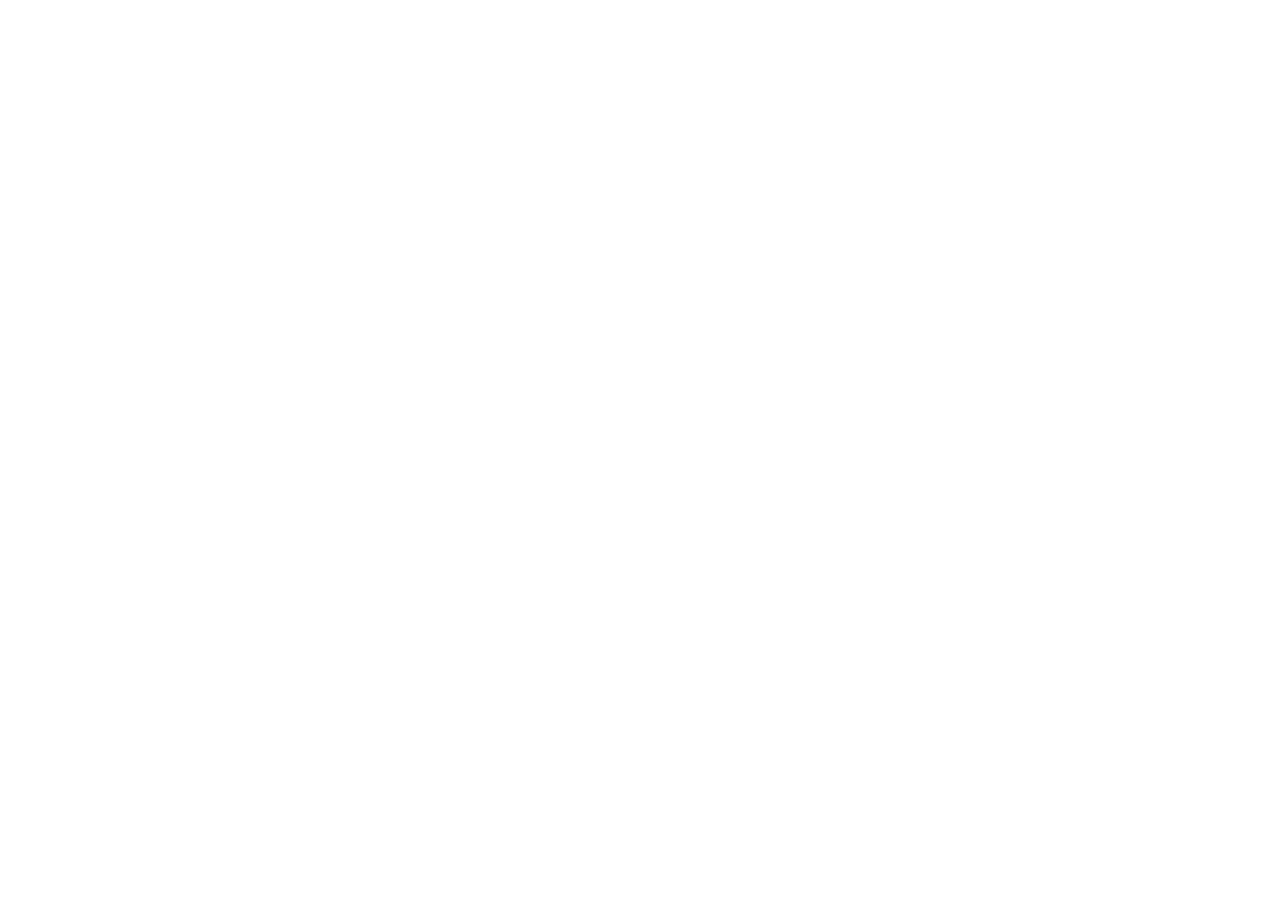
==== index.html @ 996f5b1f "Add files via upload" ====
<!DOCTYPE html>
<html lang="en">
<head>
  <meta charset="UTF-8">
  <meta http-equiv="X-UA-Compatible" content="IE=edge">
  <meta name="viewport" content="width=device-width, initial-scale=1.0">
  <title>Document</title>
  <link rel="stylesheet" href="./style.css">
  <script src="https://code.jquery.com/jquery-3.6.0.min.js"></script>
</head>
<body>
  
  <script src="./script.js"></script>
</body>
</html>
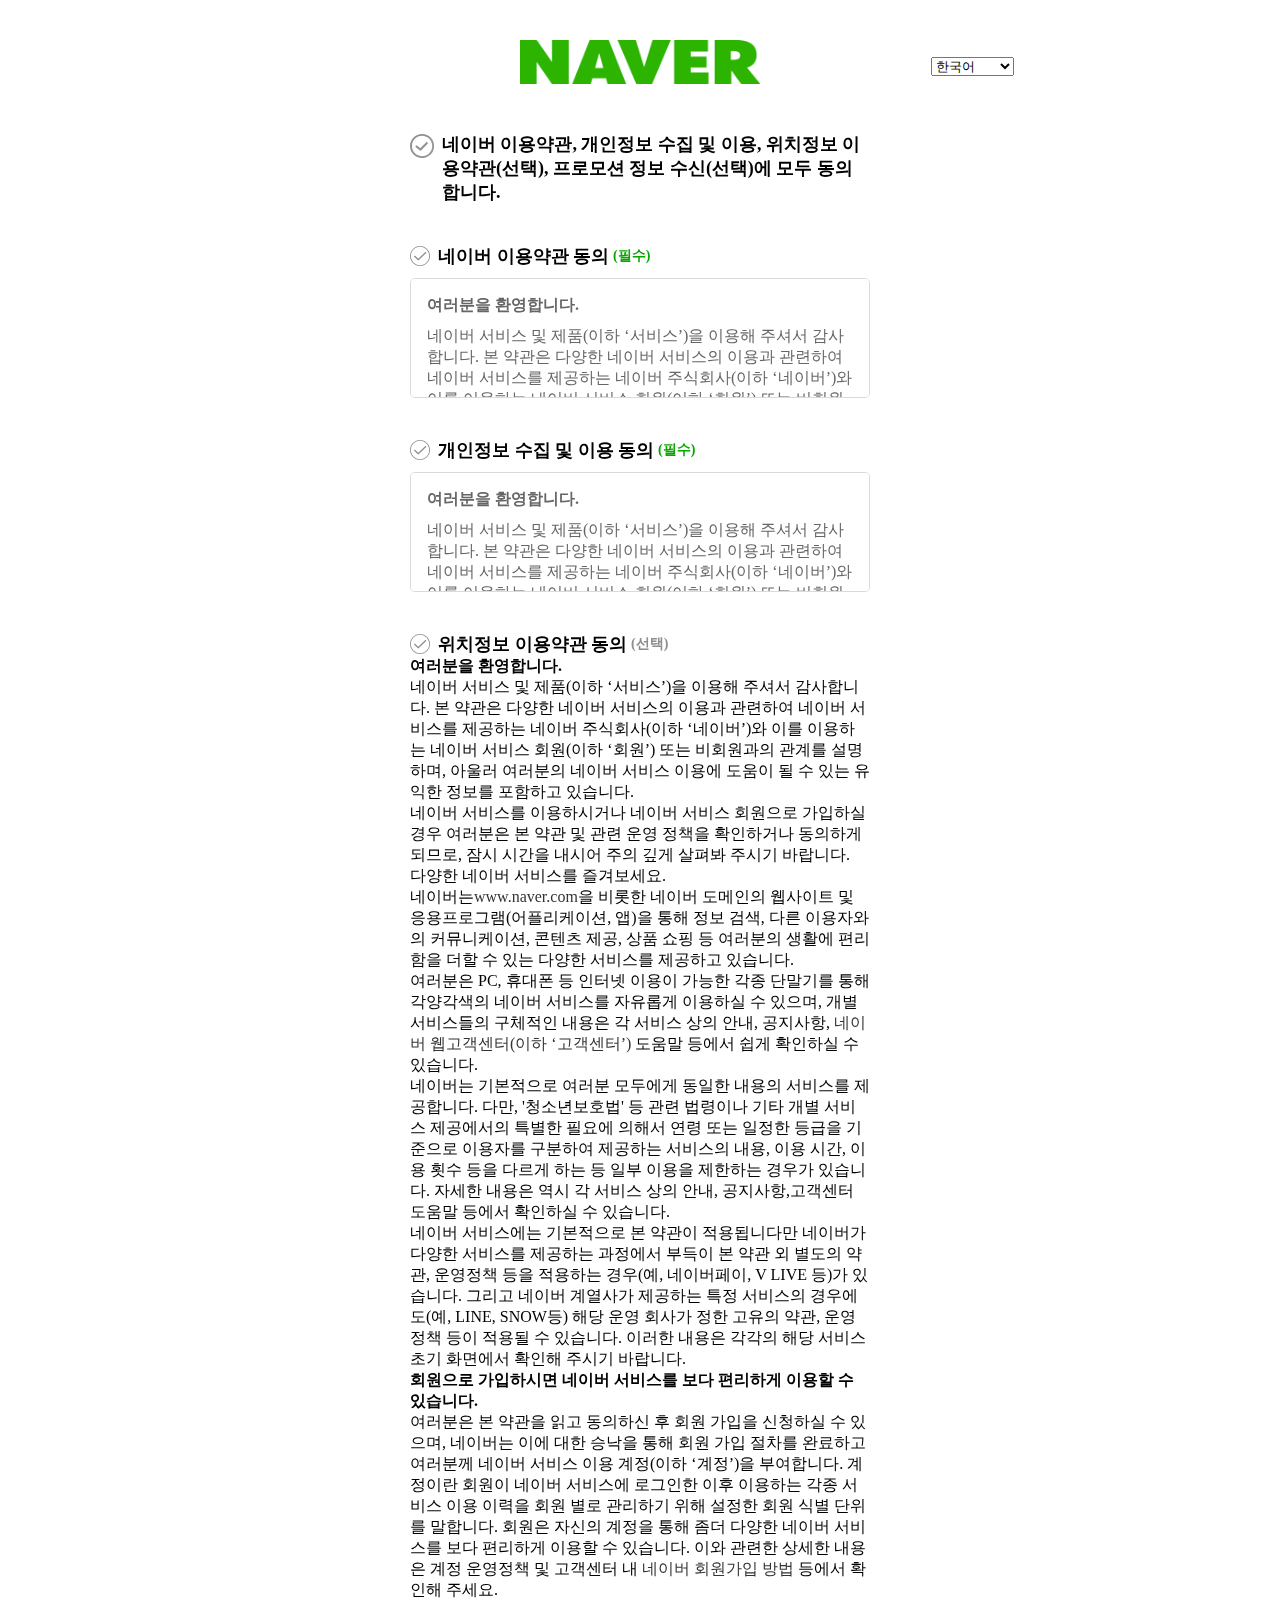
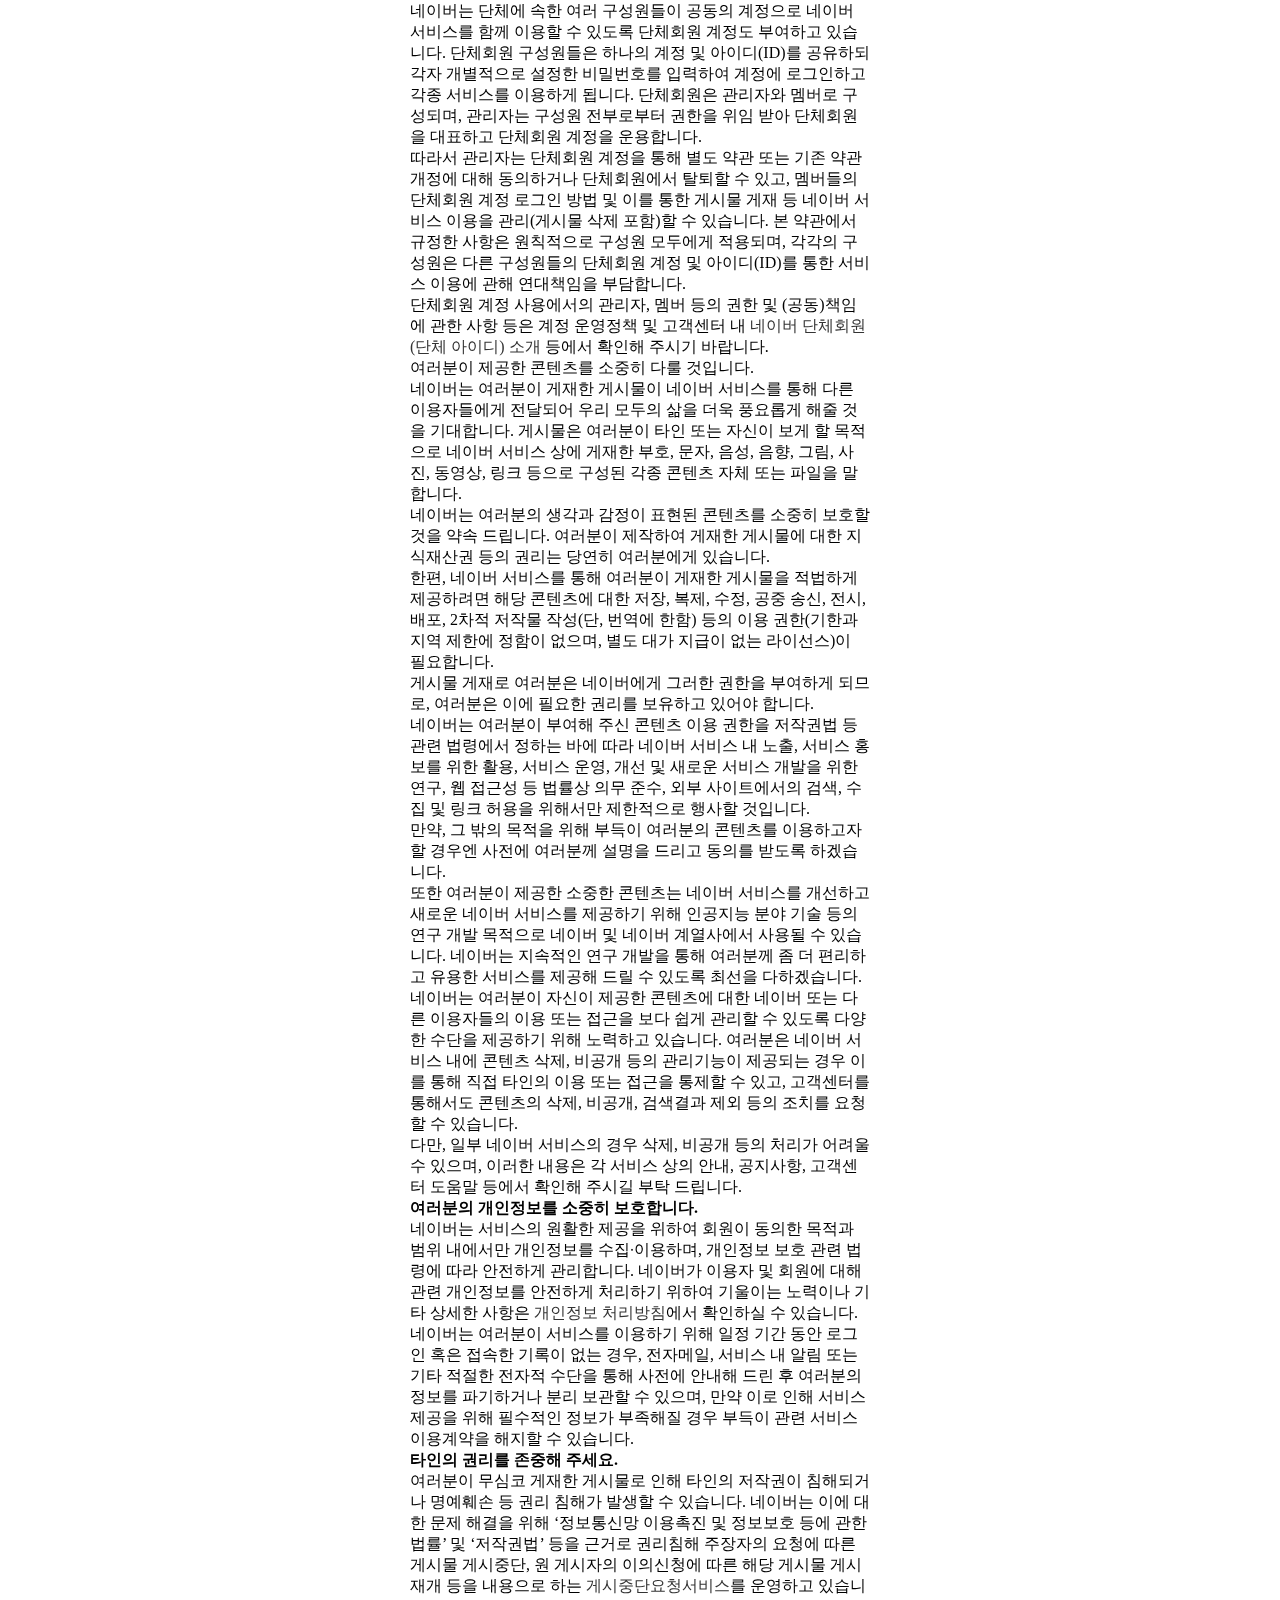
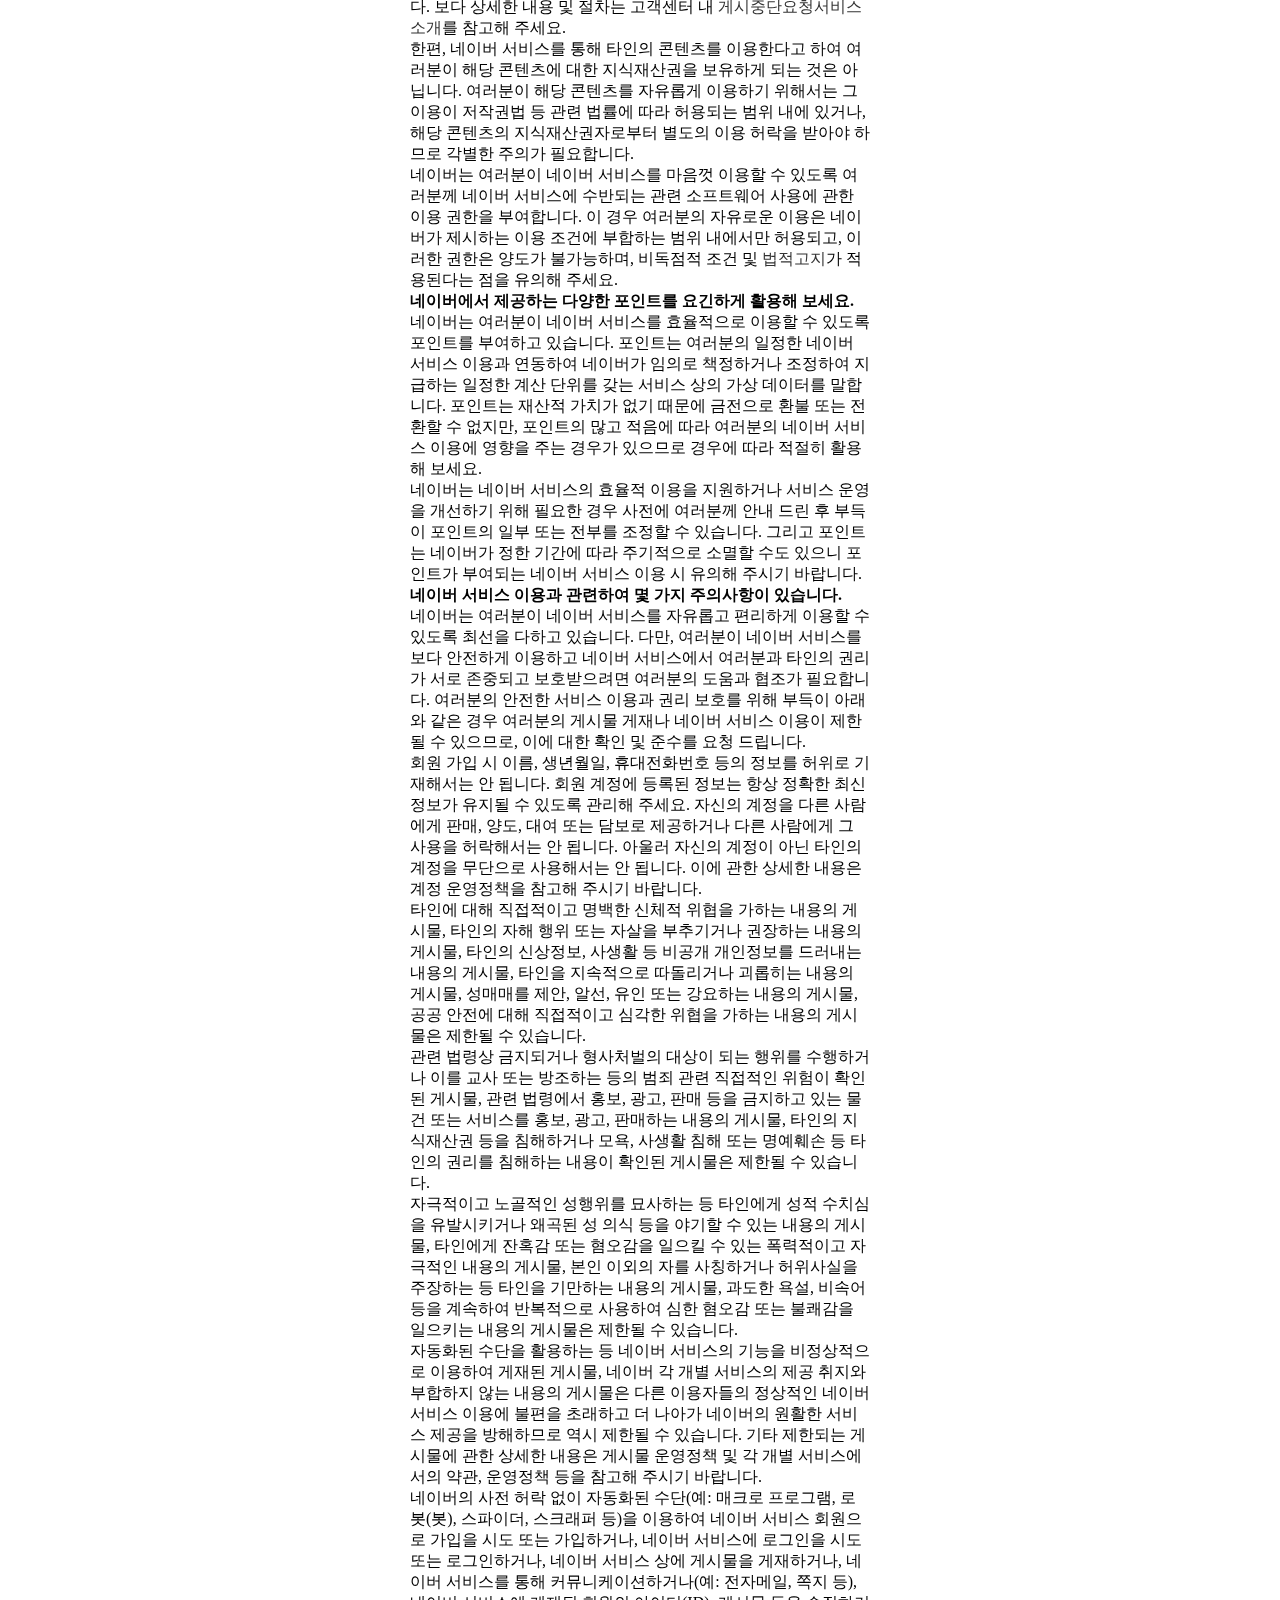
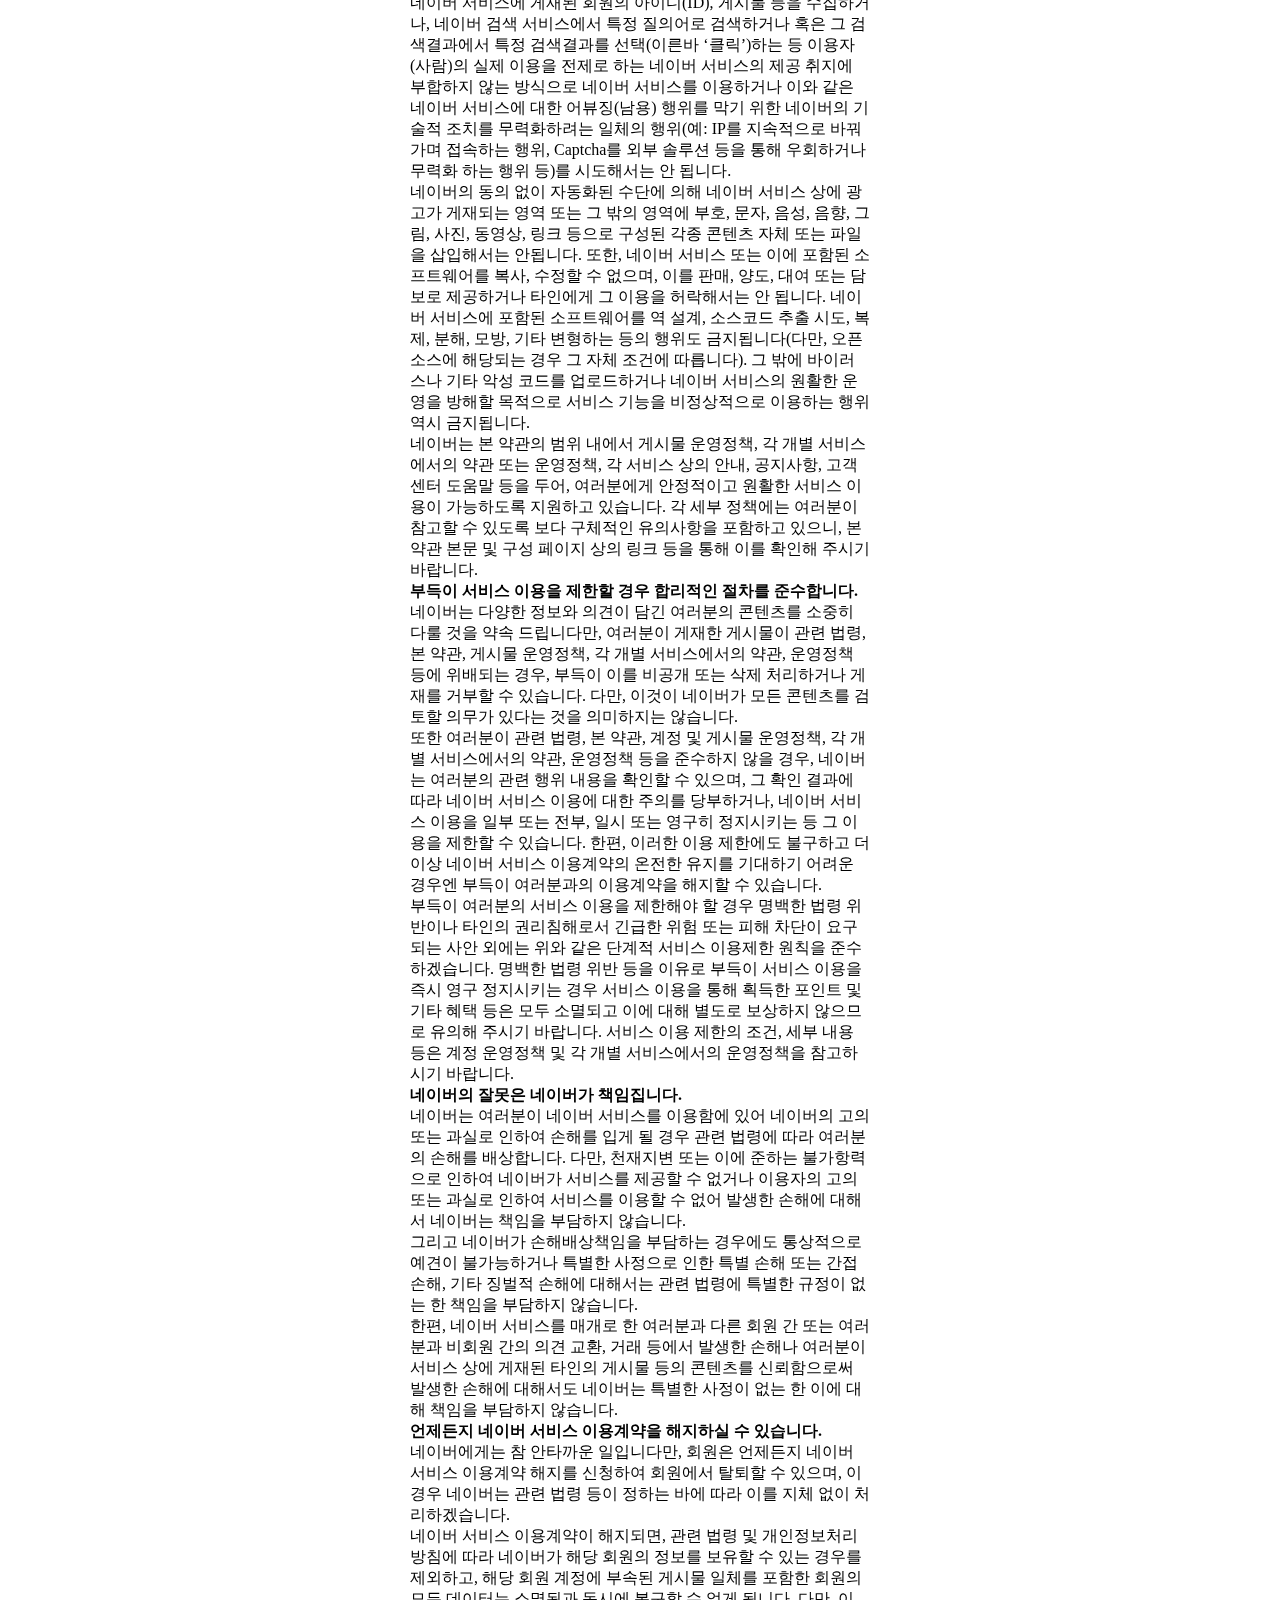
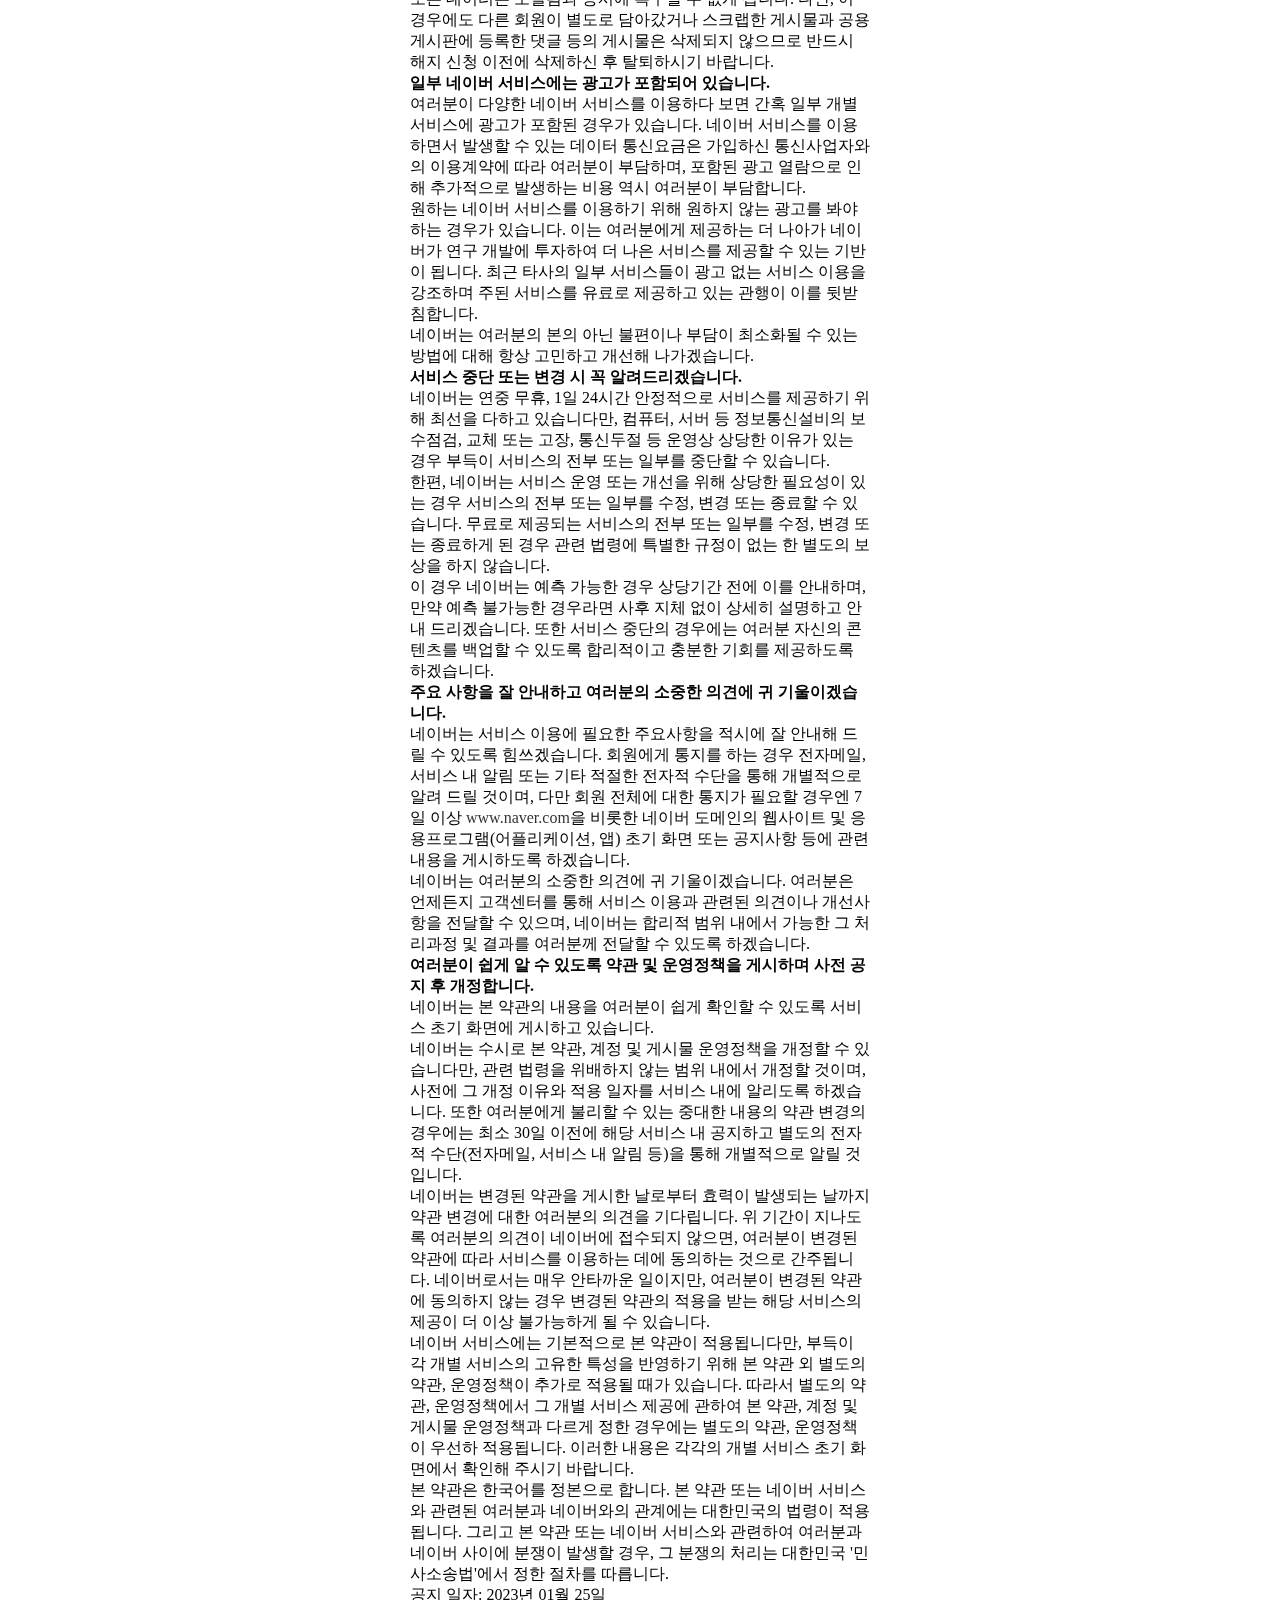
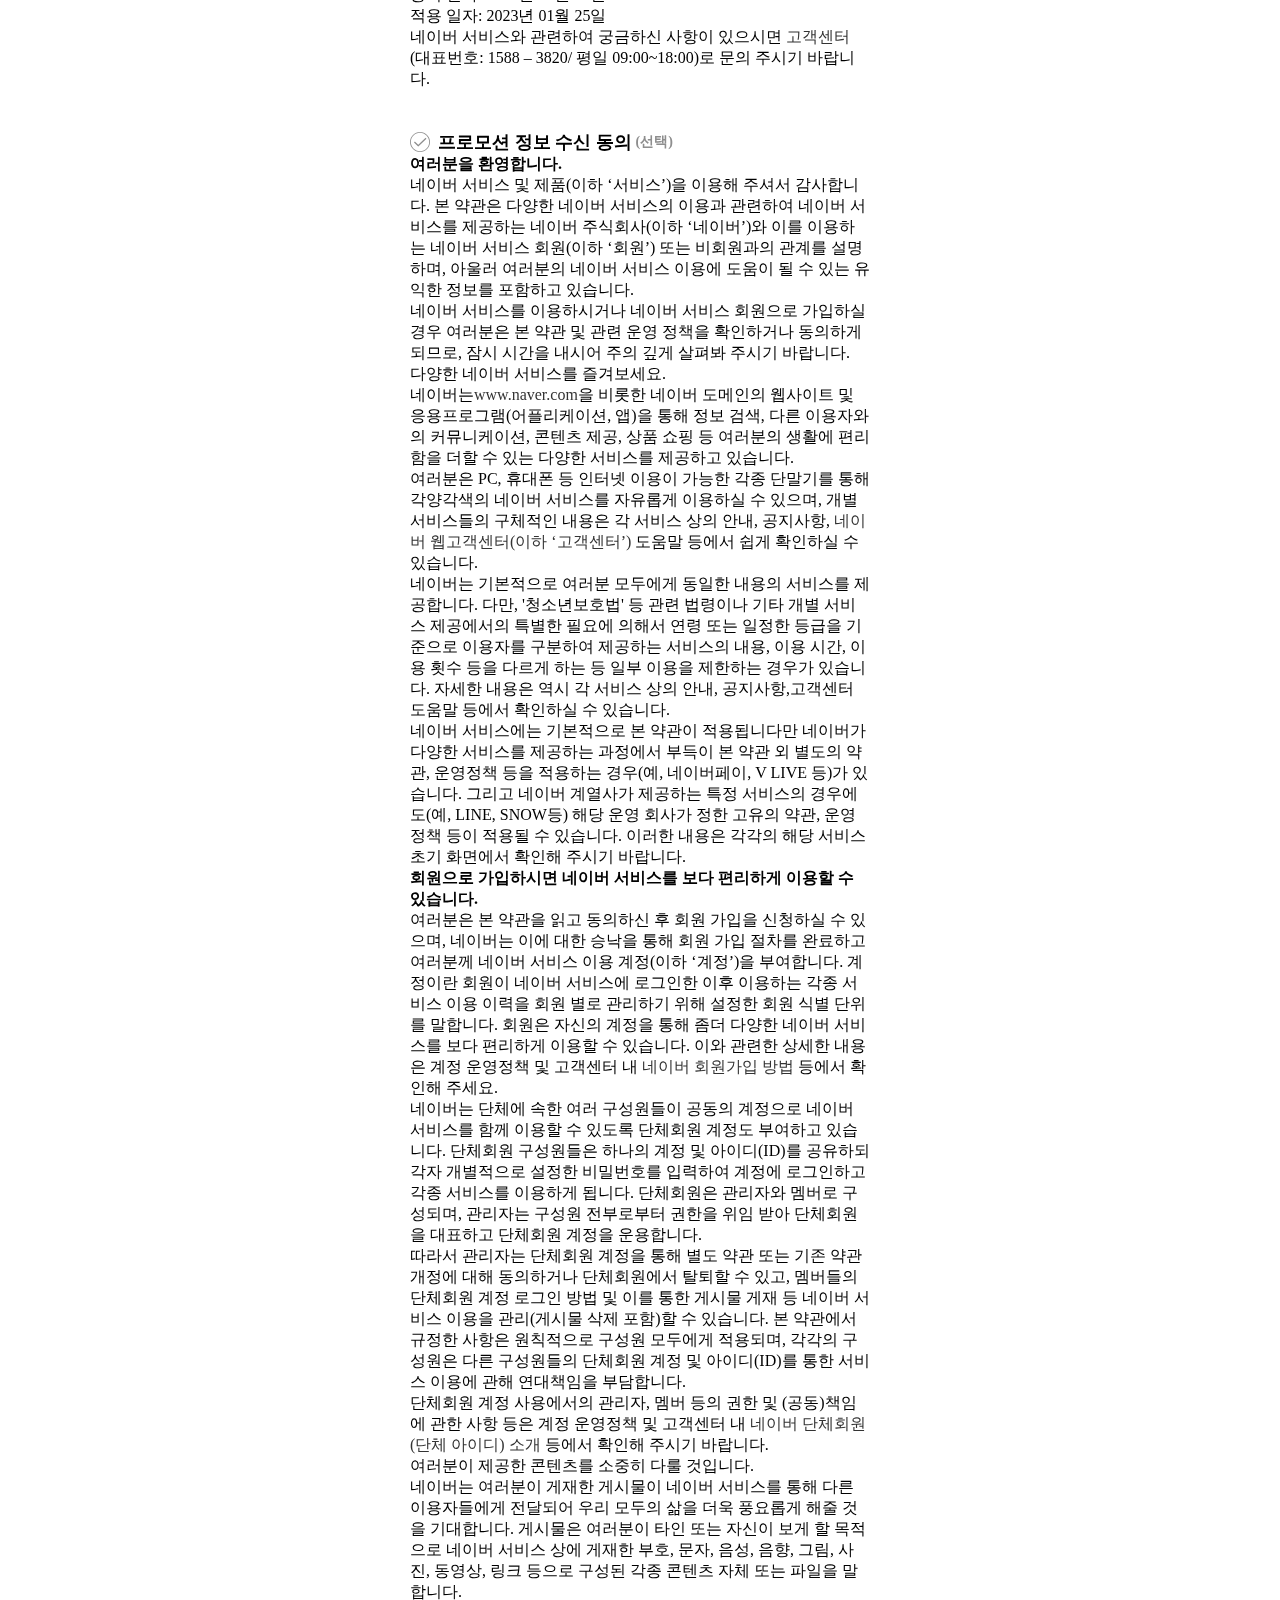
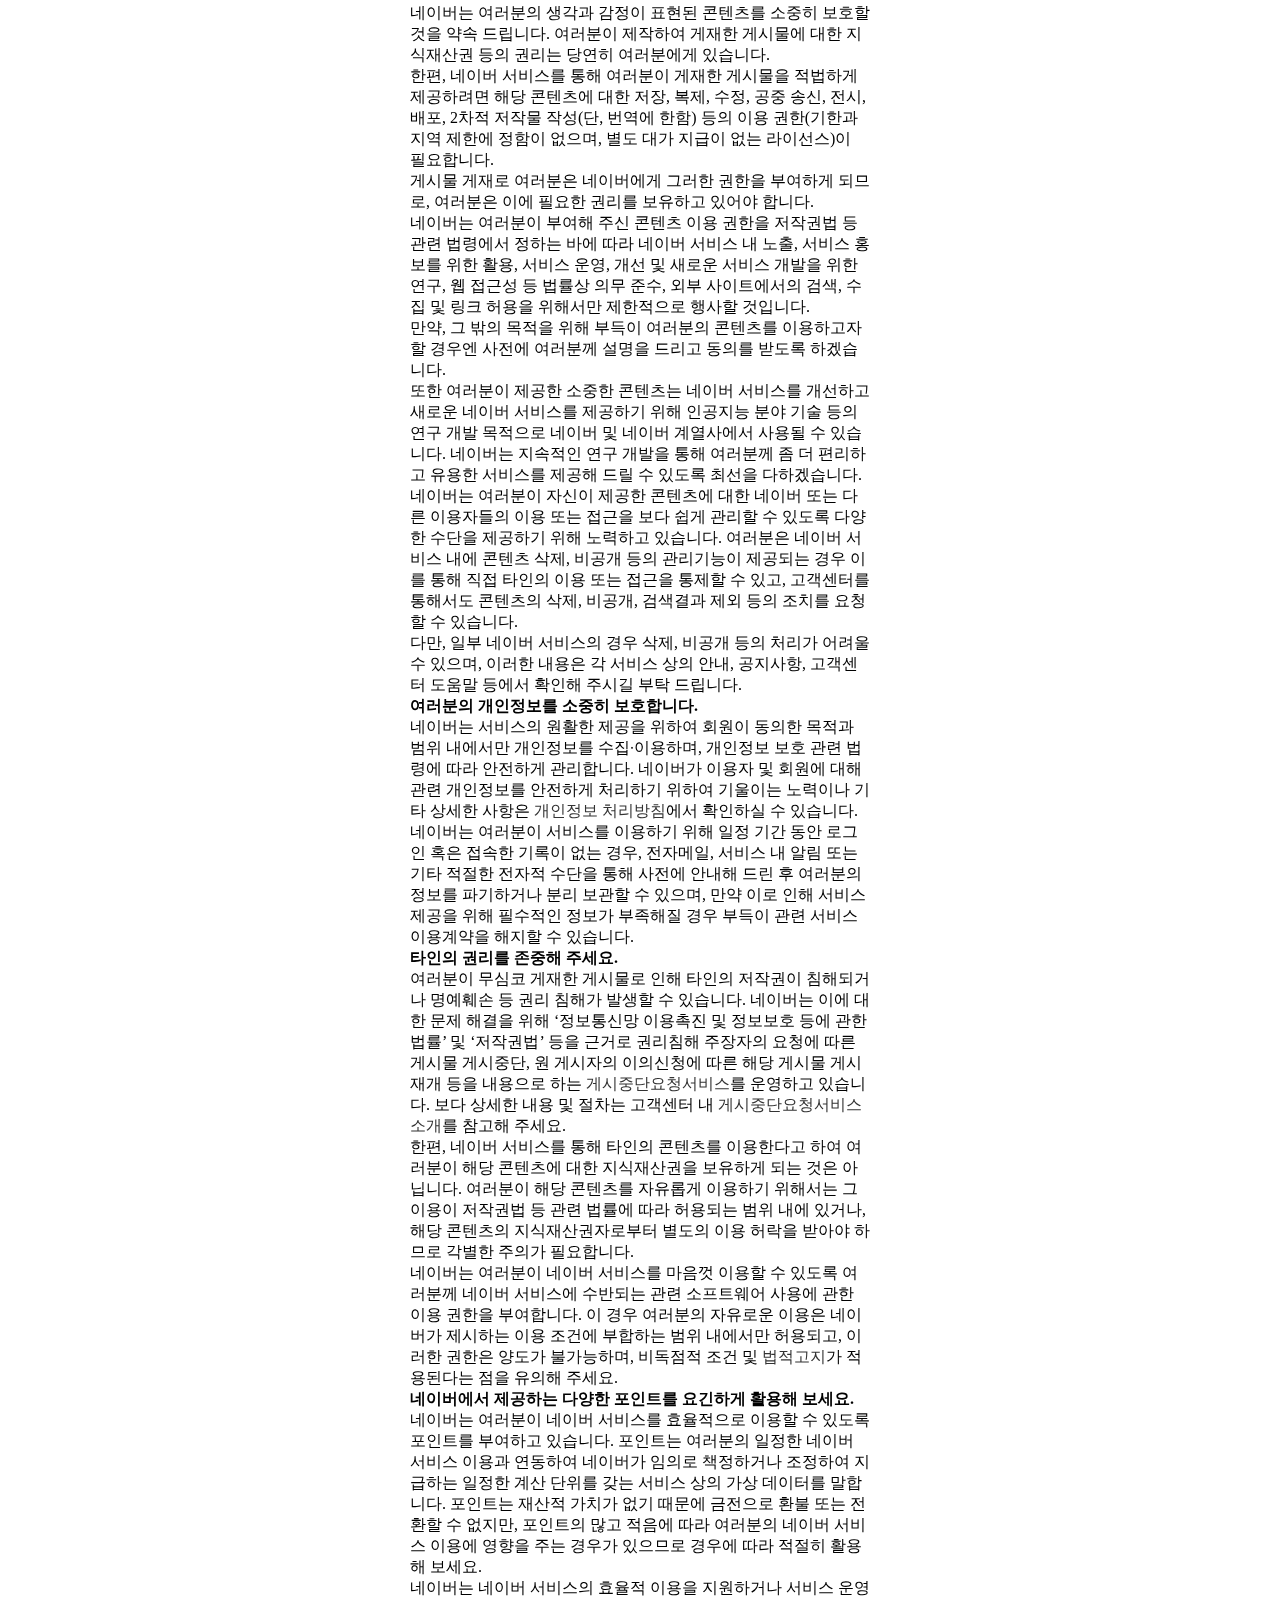
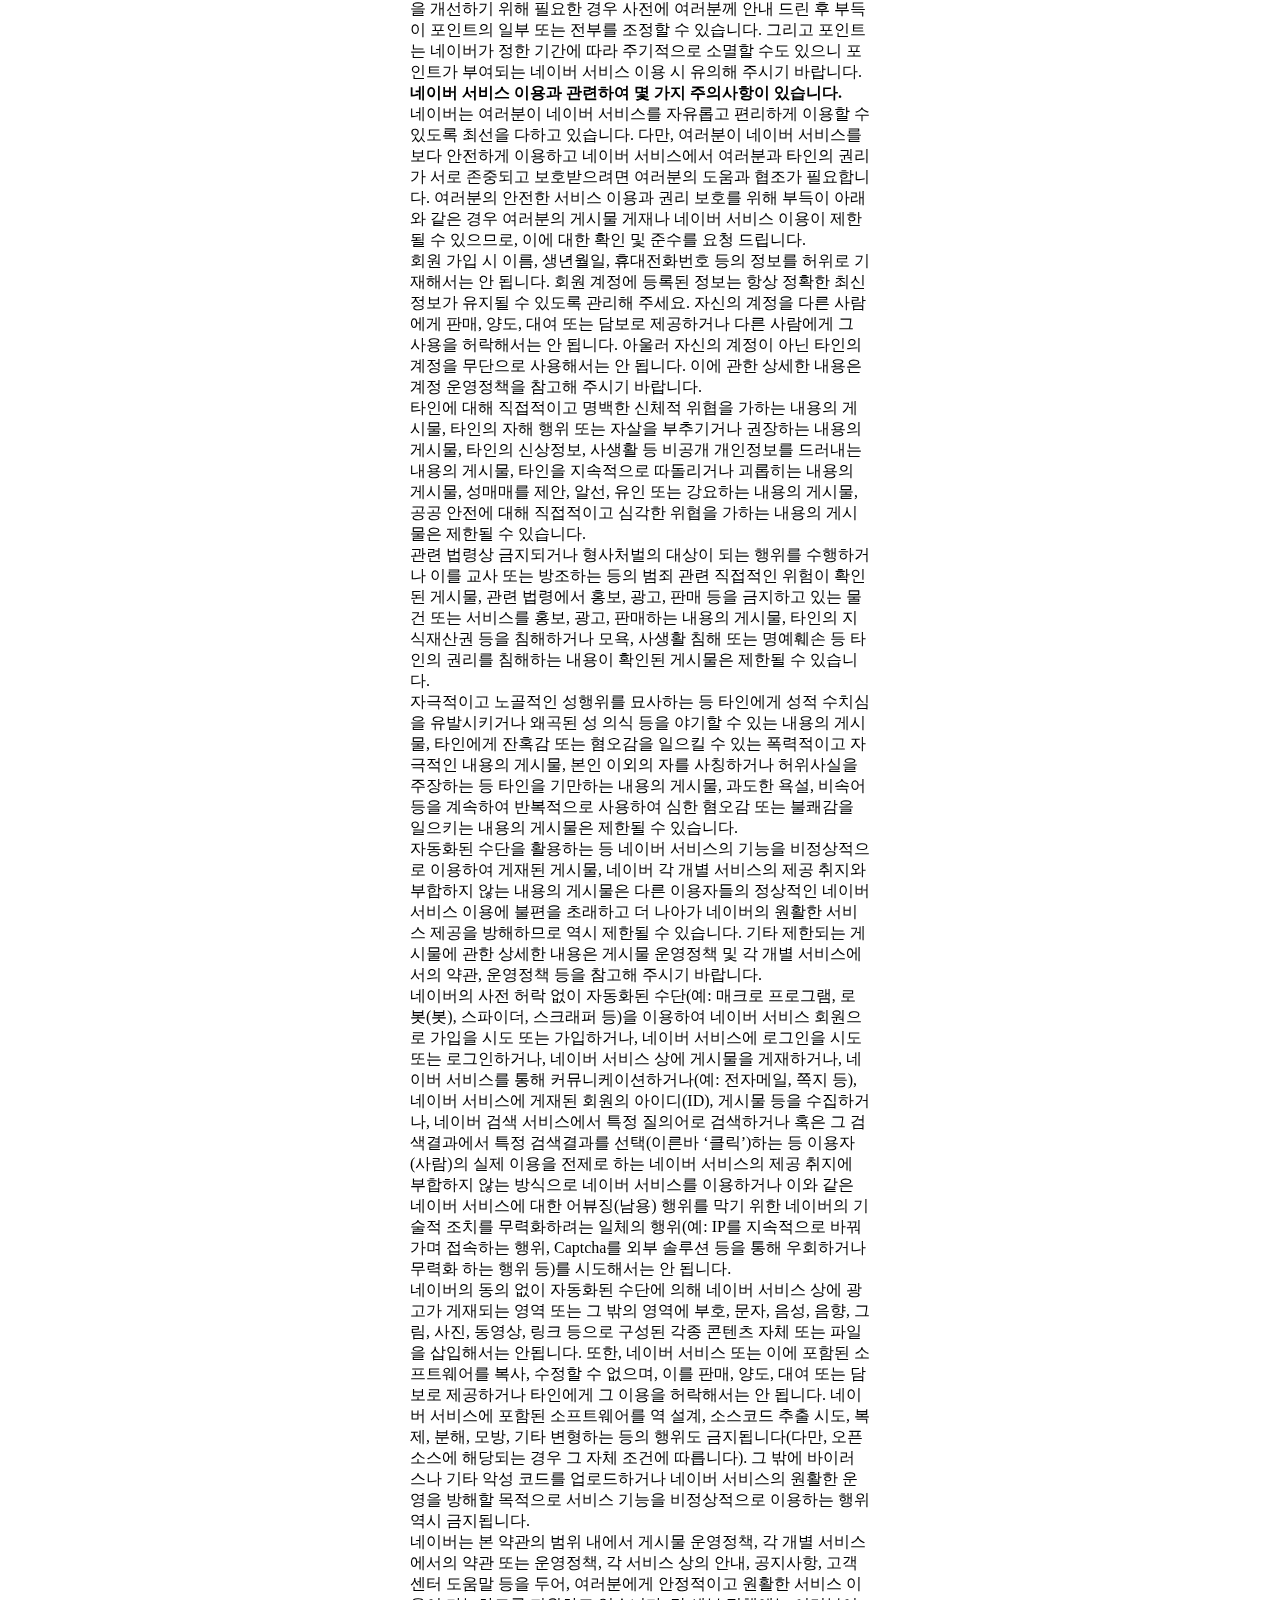
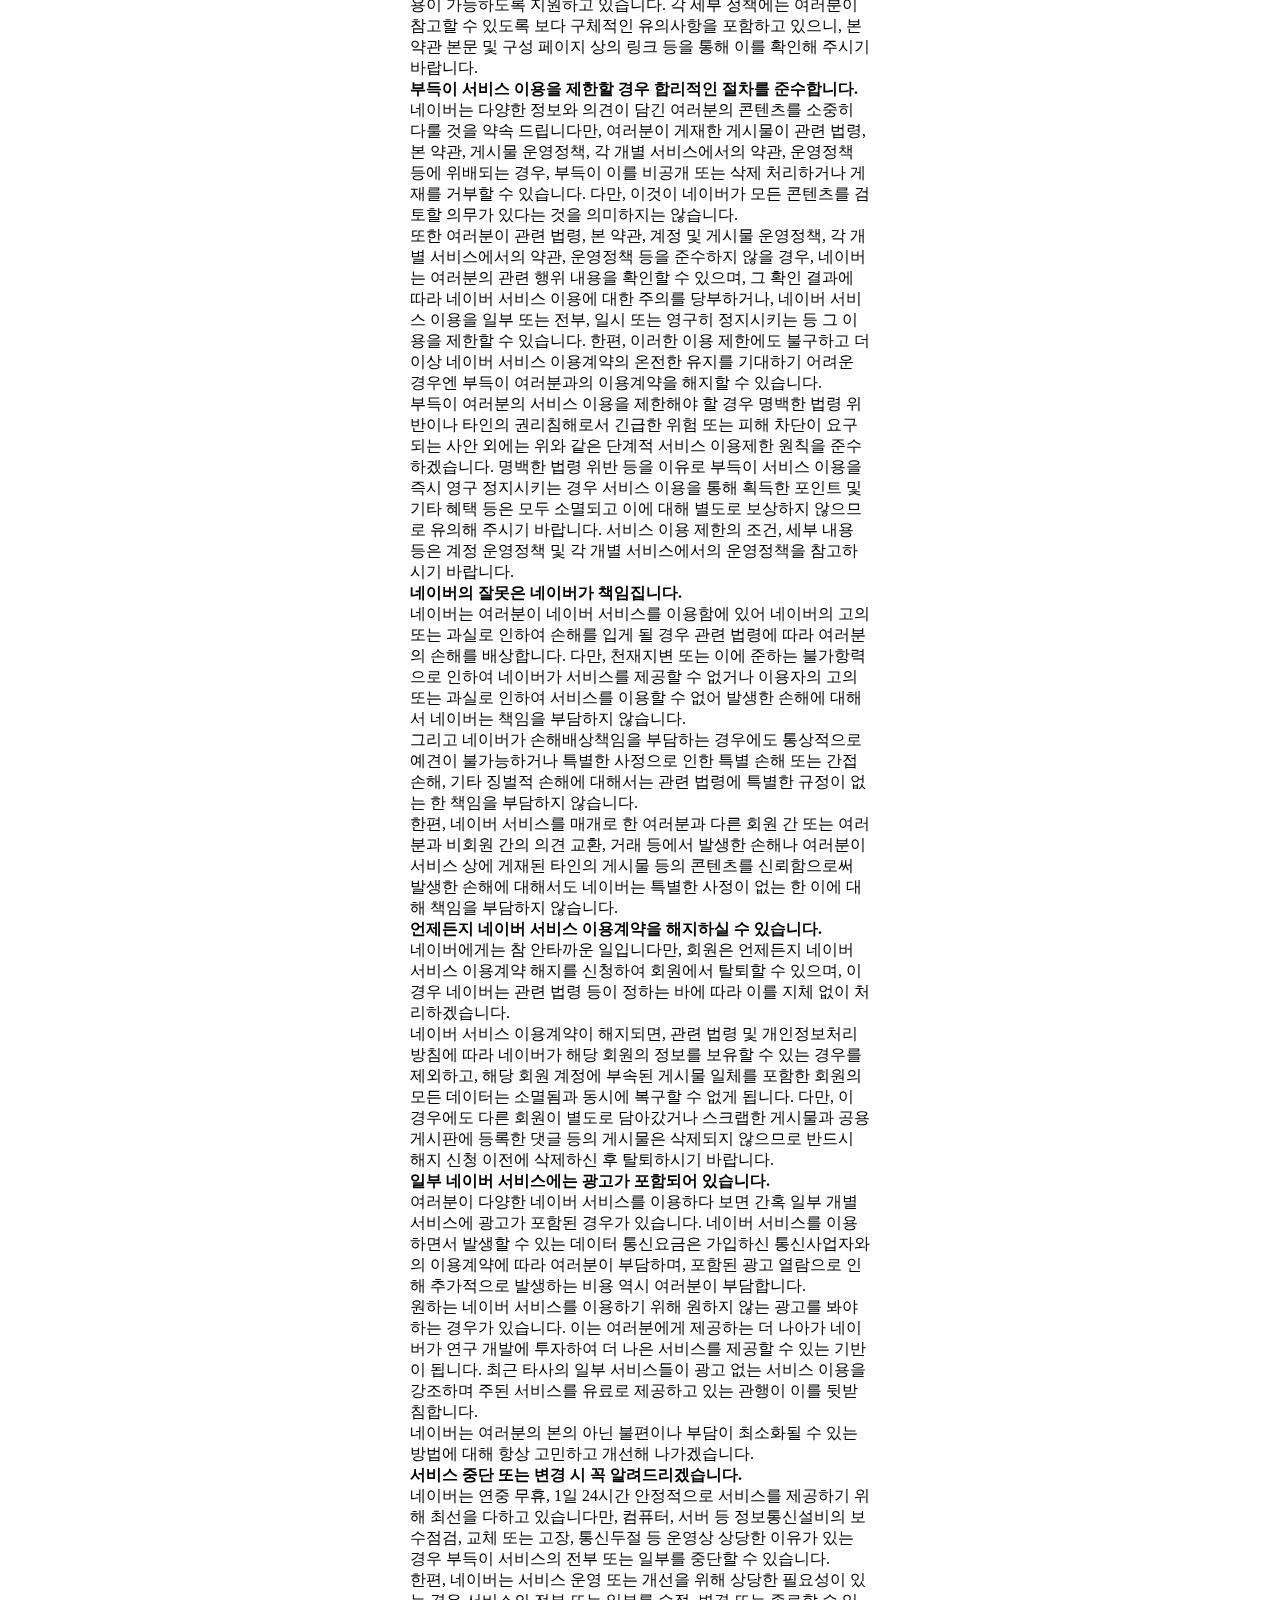
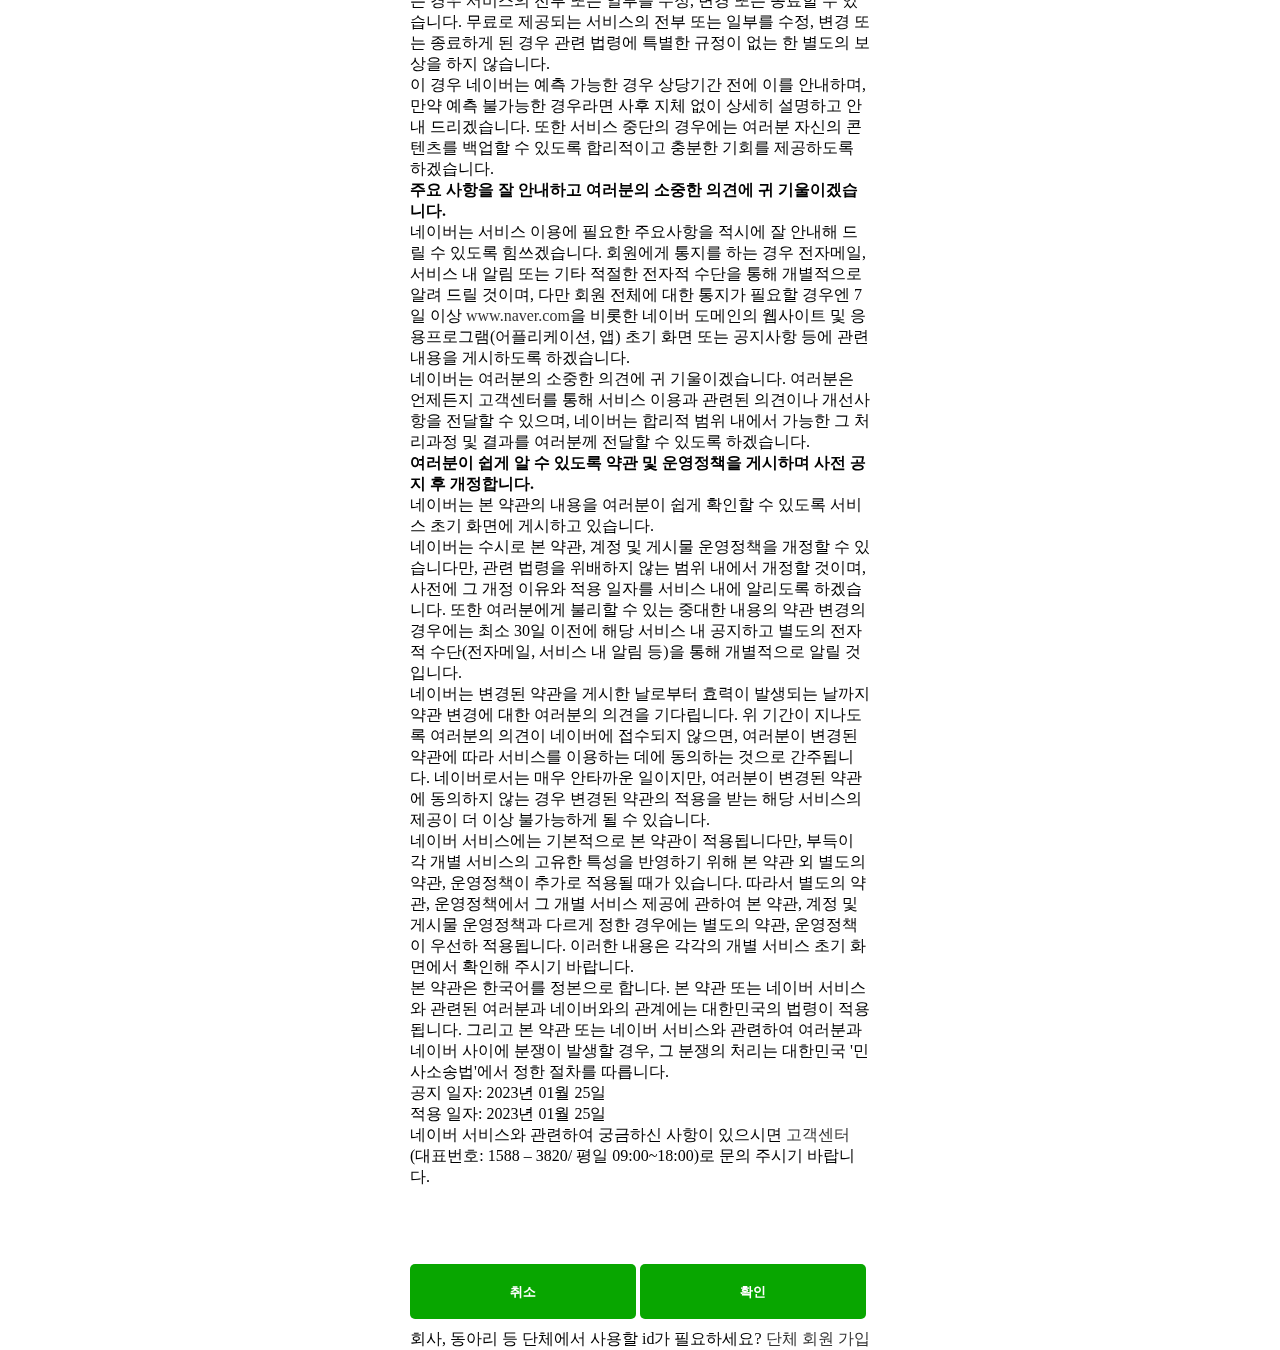
==== commit 9f29aedb: "💄 login-draft" ====
--- a/index.html
+++ b/index.html
@@ -9,7 +9,1195 @@
   <script src="https://code.jquery.com/jquery-3.6.0.min.js"></script>
 </head>
 <body>
-  
+  <div class="wrapper">
+    <header class="global-header">
+      <h1 class="logo">
+        <a href="https://www.naver.com">
+          <img src="./images/logo.png" alt="네이버 로고">
+        </a>
+      </h1>
+
+      <div class="lang">
+        <select>
+          <option>한국어</option>
+          <option>English</option>
+          <option>中文(简体)</option>
+          <option>中文(台灣)</option>
+        </select>
+      </div>
+    </header>
+
+    <section class="join-form">
+      <form id="form1" action="./join.html">
+        <div class="total">
+          <!-- 따로 클래스를 준 이유는 이미지가 좀 더 커서 -->
+          <label>
+            <input type="checkbox">
+            <div class="checkbox-img"></div>
+            <p>네이버 이용약관, 개인정보 수집 및 이용, 위치정보 이용약관(선택), 프로모션 정보 수신(선택)에 모두 동의합니다.</p>
+          </label>
+        </div>
+
+        <div class="agree-list">
+          
+          <div class="agree req">
+            <label>
+              <input type="checkbox">
+              <div class="checkbox-img"></div>
+              <p>네이버 이용약관 동의 <span class="text-primary">(필수)</span></p>
+            </label>
+
+            <div class="terms">
+              <p><b>여러분을 환영합니다.</b></p>
+            <p>
+              네이버 서비스 및 제품(이하 ‘서비스’)을 이용해 주셔서 감사합니다. 본 약관은 다양한 네이버 서비스의 이용과 관련하여 네이버 서비스를 제공하는 네이버 주식회사(이하 ‘네이버’)와 이를
+              이용하는 네이버 서비스 회원(이하 ‘회원’) 또는 비회원과의 관계를 설명하며, 아울러 여러분의 네이버 서비스 이용에 도움이 될 수 있는 유익한 정보를 포함하고 있습니다.
+            </p>
+            <p>
+              네이버 서비스를 이용하시거나 네이버 서비스 회원으로 가입하실 경우 여러분은 본 약관 및 관련 운영 정책을 확인하거나 동의하게 되므로, 잠시 시간을 내시어 주의 깊게 살펴봐 주시기 바랍니다.
+            </p>
+            <p>다양한 네이버 서비스를 즐겨보세요.</p>
+            <p>
+              네이버는<a href="http://www.naver.com">www.naver.com</a>을 비롯한 네이버 도메인의 웹사이트 및 응용프로그램(어플리케이션, 앱)을 통해 정보 검색,
+              다른 이용자와의 커뮤니케이션, 콘텐츠 제공, 상품 쇼핑 등 여러분의 생활에 편리함을 더할 수 있는 다양한 서비스를 제공하고 있습니다.
+            </p>
+            <p>
+              여러분은 PC, 휴대폰 등 인터넷 이용이 가능한 각종 단말기를 통해 각양각색의 네이버 서비스를 자유롭게 이용하실 수 있으며, 개별 서비스들의 구체적인 내용은 각 서비스 상의 안내,
+              공지사항,
+              <a href="">네이버 웹고객센터(이하 ‘고객센터’)</a> 도움말 등에서 쉽게 확인하실 수 있습니다.
+            </p>
+            <p>
+              네이버는 기본적으로 여러분 모두에게 동일한 내용의 서비스를 제공합니다. 다만, '청소년보호법' 등 관련 법령이나 기타 개별 서비스 제공에서의 특별한 필요에 의해서 연령 또는 일정한 등급을
+              기준으로 이용자를 구분하여 제공하는 서비스의 내용, 이용 시간, 이용 횟수 등을 다르게 하는 등 일부 이용을 제한하는 경우가 있습니다. 자세한 내용은 역시 각 서비스 상의 안내,
+              공지사항,고객센터 도움말 등에서 확인하실 수 있습니다.
+            </p>
+            <p>
+              네이버 서비스에는 기본적으로 본 약관이 적용됩니다만 네이버가 다양한 서비스를 제공하는 과정에서 부득이 본 약관 외 별도의 약관, 운영정책 등을 적용하는 경우(예, 네이버페이, V LIVE
+              등)가 있습니다. 그리고 네이버 계열사가 제공하는 특정 서비스의 경우에도(예, LINE, SNOW등) 해당 운영 회사가 정한 고유의 약관, 운영정책 등이 적용될 수 있습니다. 이러한 내용은
+              각각의 해당 서비스 초기 화면에서 확인해 주시기 바랍니다.
+            </p>
+            <p>
+              <b>
+                회원으로 가입하시면 네이버 서비스를 보다 편리하게 이용할 수 있습니다.
+              </b>
+            </p>
+            <p>
+              여러분은 본 약관을 읽고 동의하신 후 회원 가입을 신청하실 수 있으며, 네이버는 이에 대한 승낙을 통해 회원 가입 절차를 완료하고 여러분께 네이버 서비스 이용 계정(이하 ‘계정’)을
+              부여합니다. 계정이란 회원이 네이버 서비스에 로그인한 이후 이용하는 각종 서비스 이용 이력을 회원 별로 관리하기 위해 설정한 회원 식별 단위를 말합니다. 회원은 자신의 계정을 통해 좀더
+              다양한 네이버 서비스를 보다 편리하게 이용할 수 있습니다. 이와 관련한 상세한 내용은 계정 운영정책 및 고객센터 내 <a href="#">네이버 회원가입 방법</a> 등에서 확인해 주세요.
+            </p>
+            <p>
+              네이버는 단체에 속한 여러 구성원들이 공동의 계정으로 네이버 서비스를 함께 이용할 수 있도록 단체회원 계정도 부여하고 있습니다. 단체회원 구성원들은 하나의 계정 및 아이디(ID)를 공유하되
+              각자 개별적으로 설정한 비밀번호를 입력하여 계정에 로그인하고 각종 서비스를 이용하게 됩니다. 단체회원은 관리자와 멤버로 구성되며, 관리자는 구성원 전부로부터 권한을 위임 받아 단체회원을
+              대표하고 단체회원 계정을 운용합니다.
+            </p>
+            <p>
+              따라서 관리자는 단체회원 계정을 통해 별도 약관 또는 기존 약관 개정에 대해 동의하거나 단체회원에서 탈퇴할 수 있고, 멤버들의 단체회원 계정 로그인 방법 및 이를 통한 게시물 게재 등 네이버
+              서비스 이용을 관리(게시물 삭제 포함)할 수 있습니다. 본 약관에서 규정한 사항은 원칙적으로 구성원 모두에게 적용되며, 각각의 구성원은 다른 구성원들의 단체회원 계정 및 아이디(ID)를 통한
+              서비스 이용에 관해 연대책임을 부담합니다.
+            </p>
+            <p>
+              단체회원 계정 사용에서의 관리자, 멤버 등의 권한 및 (공동)책임에 관한 사항 등은 계정 운영정책 및 고객센터 내 <a href="">네이버 단체회원(단체 아이디) 소개</a> 등에서 확인해
+              주시기 바랍니다.
+            </p>
+            <p>여러분이 제공한 콘텐츠를 소중히 다룰 것입니다.</p>
+            <p>
+              네이버는 여러분이 게재한 게시물이 네이버 서비스를 통해 다른 이용자들에게 전달되어 우리 모두의 삶을 더욱 풍요롭게 해줄 것을 기대합니다. 게시물은 여러분이 타인 또는 자신이 보게 할
+              목적으로 네이버 서비스 상에 게재한 부호, 문자, 음성, 음향, 그림, 사진, 동영상, 링크 등으로 구성된 각종 콘텐츠 자체 또는 파일을 말합니다.
+            </p>
+            <p>
+              네이버는 여러분의 생각과 감정이 표현된 콘텐츠를 소중히 보호할 것을 약속 드립니다. 여러분이 제작하여 게재한 게시물에 대한 지식재산권 등의 권리는 당연히 여러분에게 있습니다.
+            </p>
+            <p>
+              한편, 네이버 서비스를 통해 여러분이 게재한 게시물을 적법하게 제공하려면 해당 콘텐츠에 대한 저장, 복제, 수정, 공중 송신, 전시, 배포, 2차적 저작물 작성(단, 번역에 한함) 등의
+              이용 권한(기한과 지역 제한에 정함이 없으며, 별도 대가 지급이 없는 라이선스)이 필요합니다.
+            </p>
+            <p>
+              게시물 게재로 여러분은 네이버에게 그러한 권한을 부여하게 되므로, 여러분은 이에 필요한 권리를 보유하고 있어야 합니다.
+            </p>
+            <p>
+              네이버는 여러분이 부여해 주신 콘텐츠 이용 권한을 저작권법 등 관련 법령에서 정하는 바에 따라 네이버 서비스 내 노출, 서비스 홍보를 위한 활용, 서비스 운영, 개선 및 새로운 서비스
+              개발을 위한 연구, 웹 접근성 등 법률상 의무 준수, 외부 사이트에서의 검색, 수집 및 링크 허용을 위해서만 제한적으로 행사할 것입니다.
+            </p>
+            <p>
+              만약, 그 밖의 목적을 위해 부득이 여러분의 콘텐츠를 이용하고자 할 경우엔 사전에 여러분께 설명을 드리고 동의를 받도록 하겠습니다.
+            </p>
+            <p>
+              또한 여러분이 제공한 소중한 콘텐츠는 네이버 서비스를 개선하고 새로운 네이버 서비스를 제공하기 위해 인공지능 분야 기술 등의 연구 개발 목적으로 네이버 및 네이버 계열사에서 사용될 수
+              있습니다. 네이버는 지속적인 연구 개발을 통해 여러분께 좀 더 편리하고 유용한 서비스를 제공해 드릴 수 있도록 최선을 다하겠습니다.
+            </p>
+            <p>
+              네이버는 여러분이 자신이 제공한 콘텐츠에 대한 네이버 또는 다른 이용자들의 이용 또는 접근을 보다 쉽게 관리할 수 있도록 다양한 수단을 제공하기 위해 노력하고 있습니다. 여러분은 네이버
+              서비스 내에 콘텐츠 삭제, 비공개 등의 관리기능이 제공되는 경우 이를 통해 직접 타인의 이용 또는 접근을 통제할 수 있고, 고객센터를 통해서도 콘텐츠의 삭제, 비공개, 검색결과 제외 등의
+              조치를 요청할 수 있습니다.
+            </p>
+            <p>
+              다만, 일부 네이버 서비스의 경우 삭제, 비공개 등의 처리가 어려울 수 있으며, 이러한 내용은 각 서비스 상의 안내, 공지사항, 고객센터 도움말 등에서 확인해 주시길 부탁 드립니다.
+            </p>
+            <p><b>여러분의 개인정보를 소중히 보호합니다.</b></p>
+            <p>
+              네이버는 서비스의 원활한 제공을 위하여 회원이 동의한 목적과 범위 내에서만 개인정보를 수집∙이용하며, 개인정보 보호 관련 법령에 따라 안전하게 관리합니다. 네이버가 이용자 및 회원에 대해
+              관련 개인정보를 안전하게 처리하기 위하여 기울이는 노력이나 기타 상세한 사항은 <a href="#">개인정보 처리방침</a>에서 확인하실 수 있습니다.
+            </p>
+            <p>
+              네이버는 여러분이 서비스를 이용하기 위해 일정 기간 동안 로그인 혹은 접속한 기록이 없는 경우, 전자메일, 서비스 내 알림 또는 기타 적절한 전자적 수단을 통해 사전에 안내해 드린 후
+              여러분의 정보를 파기하거나 분리 보관할 수 있으며, 만약 이로 인해 서비스 제공을 위해 필수적인 정보가 부족해질 경우 부득이 관련 서비스 이용계약을 해지할 수 있습니다.
+            </p>
+            <p><b>타인의 권리를 존중해 주세요.</b></p>
+            <p>
+              여러분이 무심코 게재한 게시물로 인해 타인의 저작권이 침해되거나 명예훼손 등 권리 침해가 발생할 수 있습니다. 네이버는 이에 대한 문제 해결을 위해 ‘정보통신망 이용촉진 및 정보보호 등에
+              관한 법률’ 및 ‘저작권법’ 등을 근거로 권리침해 주장자의 요청에 따른 게시물 게시중단, 원 게시자의 이의신청에 따른 해당 게시물 게시 재개 등을 내용으로 하는 <a
+                href="">게시중단요청서비스</a>를 운영하고 있습니다. 보다 상세한 내용 및 절차는 고객센터 내 <a href="">게시중단요청서비스 소개</a>를 참고해 주세요.
+            </p>
+            <p>
+              한편, 네이버 서비스를 통해 타인의 콘텐츠를 이용한다고 하여 여러분이 해당 콘텐츠에 대한 지식재산권을 보유하게 되는 것은 아닙니다. 여러분이 해당 콘텐츠를 자유롭게 이용하기 위해서는 그
+              이용이 저작권법 등 관련 법률에 따라 허용되는 범위 내에 있거나, 해당 콘텐츠의 지식재산권자로부터 별도의 이용 허락을 받아야 하므로 각별한 주의가 필요합니다.
+            </p>
+            <p>
+              네이버는 여러분이 네이버 서비스를 마음껏 이용할 수 있도록 여러분께 네이버 서비스에 수반되는 관련 소프트웨어 사용에 관한 이용 권한을 부여합니다. 이 경우 여러분의 자유로운 이용은 네이버가
+              제시하는 이용 조건에 부합하는 범위 내에서만 허용되고, 이러한 권한은 양도가 불가능하며, 비독점적 조건 및 <a href="#">법적고지</a>가 적용된다는 점을 유의해 주세요.
+            </p>
+            <p><b>네이버에서 제공하는 다양한 포인트를 요긴하게 활용해 보세요.</b></p>
+            <p>
+              네이버는 여러분이 네이버 서비스를 효율적으로 이용할 수 있도록 포인트를 부여하고 있습니다. 포인트는 여러분의 일정한 네이버 서비스 이용과 연동하여 네이버가 임의로 책정하거나 조정하여 지급하는
+              일정한 계산 단위를 갖는 서비스 상의 가상 데이터를 말합니다. 포인트는 재산적 가치가 없기 때문에 금전으로 환불 또는 전환할 수 없지만, 포인트의 많고 적음에 따라 여러분의 네이버 서비스
+              이용에 영향을 주는 경우가 있으므로 경우에 따라 적절히 활용해 보세요.
+            </p>
+            <p>
+              네이버는 네이버 서비스의 효율적 이용을 지원하거나 서비스 운영을 개선하기 위해 필요한 경우 사전에 여러분께 안내 드린 후 부득이 포인트의 일부 또는 전부를 조정할 수 있습니다. 그리고
+              포인트는 네이버가 정한 기간에 따라 주기적으로 소멸할 수도 있으니 포인트가 부여되는 네이버 서비스 이용 시 유의해 주시기 바랍니다.
+            </p>
+            <p><b>네이버 서비스 이용과 관련하여 몇 가지 주의사항이 있습니다.</b></p>
+            <p>
+              네이버는 여러분이 네이버 서비스를 자유롭고 편리하게 이용할 수 있도록 최선을 다하고 있습니다. 다만, 여러분이 네이버 서비스를 보다 안전하게 이용하고 네이버 서비스에서 여러분과 타인의
+              권리가 서로 존중되고 보호받으려면 여러분의 도움과 협조가 필요합니다. 여러분의 안전한 서비스 이용과 권리 보호를 위해 부득이 아래와 같은 경우 여러분의 게시물 게재나 네이버 서비스 이용이
+              제한될 수 있으므로, 이에 대한 확인 및 준수를 요청 드립니다.
+            </p>
+            <ul>
+              <li>
+                회원 가입 시 이름, 생년월일, 휴대전화번호 등의 정보를 허위로 기재해서는 안 됩니다. 회원 계정에 등록된 정보는 항상 정확한 최신 정보가 유지될 수 있도록 관리해 주세요. 자신의 계정을
+                다른 사람에게 판매, 양도, 대여 또는 담보로 제공하거나 다른 사람에게 그 사용을 허락해서는 안 됩니다. 아울러 자신의 계정이 아닌 타인의 계정을 무단으로 사용해서는 안 됩니다. 이에
+                관한 상세한 내용은 계정 운영정책을 참고해 주시기 바랍니다.
+              </li>
+              <li>
+                타인에 대해 직접적이고 명백한 신체적 위협을 가하는 내용의 게시물, 타인의 자해 행위 또는 자살을 부추기거나 권장하는 내용의 게시물, 타인의 신상정보, 사생활 등 비공개 개인정보를
+                드러내는 내용의 게시물, 타인을 지속적으로 따돌리거나 괴롭히는 내용의 게시물, 성매매를 제안, 알선, 유인 또는 강요하는 내용의 게시물, 공공 안전에 대해 직접적이고 심각한 위협을 가하는
+                내용의 게시물은 제한될 수 있습니다.
+              </li>
+              <li>
+                관련 법령상 금지되거나 형사처벌의 대상이 되는 행위를 수행하거나 이를 교사 또는 방조하는 등의 범죄 관련 직접적인 위험이 확인된 게시물, 관련 법령에서 홍보, 광고, 판매 등을 금지하고
+                있는 물건 또는 서비스를 홍보, 광고, 판매하는 내용의 게시물, 타인의 지식재산권 등을 침해하거나 모욕, 사생활 침해 또는 명예훼손 등 타인의 권리를 침해하는 내용이 확인된 게시물은
+                제한될 수 있습니다.
+              </li>
+              <li>
+                자극적이고 노골적인 성행위를 묘사하는 등 타인에게 성적 수치심을 유발시키거나 왜곡된 성 의식 등을 야기할 수 있는 내용의 게시물, 타인에게 잔혹감 또는 혐오감을 일으킬 수 있는 폭력적이고
+                자극적인 내용의 게시물, 본인 이외의 자를 사칭하거나 허위사실을 주장하는 등 타인을 기만하는 내용의 게시물, 과도한 욕설, 비속어 등을 계속하여 반복적으로 사용하여 심한 혐오감 또는
+                불쾌감을 일으키는 내용의 게시물은 제한될 수 있습니다.
+              </li>
+              <li>
+                자동화된 수단을 활용하는 등 네이버 서비스의 기능을 비정상적으로 이용하여 게재된 게시물, 네이버 각 개별 서비스의 제공 취지와 부합하지 않는 내용의 게시물은 다른 이용자들의 정상적인
+                네이버 서비스 이용에 불편을 초래하고 더 나아가 네이버의 원활한 서비스 제공을 방해하므로 역시 제한될 수 있습니다. 기타 제한되는 게시물에 관한 상세한 내용은 게시물 운영정책 및 각 개별
+                서비스에서의 약관, 운영정책 등을 참고해 주시기 바랍니다.
+              </li>
+              <li>
+                네이버의 사전 허락 없이 자동화된 수단(예: 매크로 프로그램, 로봇(봇), 스파이더, 스크래퍼 등)을 이용하여 네이버 서비스 회원으로 가입을 시도 또는 가입하거나, 네이버 서비스에
+                로그인을 시도 또는 로그인하거나, 네이버 서비스 상에 게시물을 게재하거나, 네이버 서비스를 통해 커뮤니케이션하거나(예: 전자메일, 쪽지 등), 네이버 서비스에 게재된 회원의
+                아이디(ID), 게시물 등을 수집하거나, 네이버 검색 서비스에서 특정 질의어로 검색하거나 혹은 그 검색결과에서 특정 검색결과를 선택(이른바 ‘클릭’)하는 등 이용자(사람)의 실제 이용을
+                전제로 하는
+                네이버 서비스의 제공 취지에 부합하지 않는 방식으로 네이버 서비스를 이용하거나 이와 같은 네이버 서비스에 대한 어뷰징(남용) 행위를 막기 위한 네이버의 기술적 조치를 무력화하려는 일체의
+                행위(예: IP를 지속적으로 바꿔가며 접속하는 행위, Captcha를 외부 솔루션 등을 통해 우회하거나 무력화 하는 행위 등)를 시도해서는 안 됩니다.
+              </li>
+              <li>
+                네이버의 동의 없이 자동화된 수단에 의해 네이버 서비스 상에 광고가 게재되는 영역 또는 그 밖의 영역에 부호, 문자, 음성, 음향, 그림, 사진, 동영상, 링크 등으로 구성된 각종 콘텐츠
+                자체 또는 파일을 삽입해서는 안됩니다. 또한, 네이버 서비스 또는 이에 포함된 소프트웨어를 복사, 수정할 수 없으며, 이를 판매, 양도, 대여 또는 담보로 제공하거나 타인에게 그 이용을
+                허락해서는 안 됩니다. 네이버 서비스에 포함된 소프트웨어를 역 설계, 소스코드 추출 시도, 복제, 분해, 모방, 기타 변형하는 등의 행위도 금지됩니다(다만, 오픈소스에 해당되는 경우 그
+                자체 조건에 따릅니다). 그 밖에 바이러스나 기타 악성 코드를 업로드하거나 네이버 서비스의 원활한 운영을 방해할 목적으로 서비스 기능을 비정상적으로 이용하는 행위 역시 금지됩니다.
+              </li>
+            </ul>
+
+            <p>
+              네이버는 본 약관의 범위 내에서 게시물 운영정책, 각 개별 서비스에서의 약관 또는 운영정책, 각 서비스 상의 안내, 공지사항, 고객센터 도움말 등을 두어, 여러분에게 안정적이고 원활한 서비스
+              이용이 가능하도록 지원하고 있습니다. 각 세부 정책에는 여러분이 참고할 수 있도록 보다 구체적인 유의사항을 포함하고 있으니, 본 약관 본문 및 구성 페이지 상의 링크 등을 통해 이를 확인해
+              주시기 바랍니다.
+            </p>
+            <p><b>부득이 서비스 이용을 제한할 경우 합리적인 절차를 준수합니다.</b></p>
+            <p>
+              네이버는 다양한 정보와 의견이 담긴 여러분의 콘텐츠를 소중히 다룰 것을 약속 드립니다만, 여러분이 게재한 게시물이 관련 법령, 본 약관, 게시물 운영정책, 각 개별 서비스에서의 약관,
+              운영정책 등에 위배되는 경우, 부득이 이를 비공개 또는 삭제 처리하거나 게재를 거부할 수 있습니다. 다만, 이것이 네이버가 모든 콘텐츠를 검토할 의무가 있다는 것을 의미하지는 않습니다.
+            </p>
+            <p>
+              또한 여러분이 관련 법령, 본 약관, 계정 및 게시물 운영정책, 각 개별 서비스에서의 약관, 운영정책 등을 준수하지 않을 경우, 네이버는 여러분의 관련 행위 내용을 확인할 수 있으며, 그
+              확인 결과에 따라 네이버 서비스 이용에 대한 주의를 당부하거나, 네이버 서비스 이용을 일부 또는 전부, 일시 또는 영구히 정지시키는 등 그 이용을 제한할 수 있습니다. 한편, 이러한 이용
+              제한에도 불구하고 더 이상 네이버 서비스 이용계약의 온전한 유지를 기대하기 어려운 경우엔 부득이 여러분과의 이용계약을 해지할 수 있습니다.
+            </p>
+            <p>
+              부득이 여러분의 서비스 이용을 제한해야 할 경우 명백한 법령 위반이나 타인의 권리침해로서 긴급한 위험 또는 피해 차단이 요구되는 사안 외에는 위와 같은 단계적 서비스 이용제한 원칙을 준수
+              하겠습니다. 명백한 법령 위반 등을 이유로 부득이 서비스 이용을 즉시 영구 정지시키는 경우 서비스 이용을 통해 획득한 포인트 및 기타 혜택 등은 모두 소멸되고 이에 대해 별도로 보상하지
+              않으므로 유의해 주시기 바랍니다. 서비스 이용 제한의 조건, 세부 내용 등은 계정 운영정책 및 각 개별 서비스에서의 운영정책을 참고하시기 바랍니다.
+            </p>
+            <p><b>네이버의 잘못은 네이버가 책임집니다.</b></p>
+            <p>
+              네이버는 여러분이 네이버 서비스를 이용함에 있어 네이버의 고의 또는 과실로 인하여 손해를 입게 될 경우 관련 법령에 따라 여러분의 손해를 배상합니다. 다만, 천재지변 또는 이에 준하는
+              불가항력으로 인하여 네이버가 서비스를 제공할 수 없거나 이용자의 고의 또는 과실로 인하여 서비스를 이용할 수 없어 발생한 손해에 대해서 네이버는 책임을 부담하지 않습니다.
+            </p>
+            <p>
+              그리고 네이버가 손해배상책임을 부담하는 경우에도 통상적으로 예견이 불가능하거나 특별한 사정으로 인한 특별 손해 또는 간접 손해, 기타 징벌적 손해에 대해서는 관련 법령에 특별한 규정이 없는
+              한 책임을 부담하지 않습니다.
+            </p>
+            <p>
+              한편, 네이버 서비스를 매개로 한 여러분과 다른 회원 간 또는 여러분과 비회원 간의 의견 교환, 거래 등에서 발생한 손해나 여러분이 서비스 상에 게재된 타인의 게시물 등의 콘텐츠를
+              신뢰함으로써 발생한 손해에 대해서도 네이버는 특별한 사정이 없는 한 이에 대해 책임을 부담하지 않습니다.
+            </p>
+            <p><b>언제든지 네이버 서비스 이용계약을 해지하실 수 있습니다.</b></p>
+            <p>
+              네이버에게는 참 안타까운 일입니다만, 회원은 언제든지 네이버 서비스 이용계약 해지를 신청하여 회원에서 탈퇴할 수 있으며, 이 경우 네이버는 관련 법령 등이 정하는 바에 따라 이를 지체 없이
+              처리하겠습니다.
+            </p>
+            <p>
+              네이버 서비스 이용계약이 해지되면, 관련 법령 및 개인정보처리방침에 따라 네이버가 해당 회원의 정보를 보유할 수 있는 경우를 제외하고, 해당 회원 계정에 부속된 게시물 일체를 포함한 회원의
+              모든 데이터는 소멸됨과 동시에 복구할 수 없게 됩니다. 다만, 이 경우에도 다른 회원이 별도로 담아갔거나 스크랩한 게시물과 공용 게시판에 등록한 댓글 등의 게시물은 삭제되지 않으므로 반드시
+              해지 신청 이전에 삭제하신 후 탈퇴하시기 바랍니다.
+            </p>
+            <p><b>일부 네이버 서비스에는 광고가 포함되어 있습니다.</b></p>
+            <p>
+              여러분이 다양한 네이버 서비스를 이용하다 보면 간혹 일부 개별 서비스에 광고가 포함된 경우가 있습니다. 네이버 서비스를 이용하면서 발생할 수 있는 데이터 통신요금은 가입하신 통신사업자와의
+              이용계약에 따라 여러분이 부담하며, 포함된 광고 열람으로 인해 추가적으로 발생하는 비용 역시 여러분이 부담합니다.
+            </p>
+            <p>
+              원하는 네이버 서비스를 이용하기 위해 원하지 않는 광고를 봐야 하는 경우가 있습니다. 이는 여러분에게 제공하는 더
+              나아가 네이버가 연구 개발에 투자하여 더 나은 서비스를 제공할 수 있는 기반이 됩니다. 최근 타사의 일부 서비스들이 광고 없는 서비스 이용을 강조하며 주된 서비스를 유료로 제공하고 있는
+              관행이 이를 뒷받침합니다.
+            </p>
+            <p>
+              네이버는 여러분의 본의 아닌 불편이나 부담이 최소화될 수 있는 방법에 대해 항상 고민하고 개선해 나가겠습니다.
+            </p>
+            <p><b>서비스 중단 또는 변경 시 꼭 알려드리겠습니다.</b></p>
+            <p>
+              네이버는 연중 무휴, 1일 24시간 안정적으로 서비스를 제공하기 위해 최선을 다하고 있습니다만, 컴퓨터, 서버 등 정보통신설비의 보수점검, 교체 또는 고장, 통신두절 등 운영상 상당한 이유가
+              있는 경우 부득이 서비스의 전부 또는 일부를 중단할 수 있습니다.
+            </p>
+            <p>
+              한편, 네이버는 서비스 운영 또는 개선을 위해 상당한 필요성이 있는 경우 서비스의 전부 또는 일부를 수정, 변경 또는 종료할 수 있습니다. 무료로 제공되는 서비스의 전부 또는 일부를 수정,
+              변경 또는 종료하게 된 경우 관련 법령에 특별한 규정이 없는 한 별도의 보상을 하지 않습니다.
+            </p>
+            <p>
+              이 경우 네이버는 예측 가능한 경우 상당기간 전에 이를 안내하며, 만약 예측 불가능한 경우라면 사후 지체 없이 상세히 설명하고 안내 드리겠습니다. 또한 서비스 중단의 경우에는 여러분 자신의
+              콘텐츠를 백업할 수 있도록 합리적이고 충분한 기회를 제공하도록 하겠습니다.
+            </p>
+            <p><b>주요 사항을 잘 안내하고 여러분의 소중한 의견에 귀 기울이겠습니다.</b></p>
+            <p>
+              네이버는 서비스 이용에 필요한 주요사항을 적시에 잘 안내해 드릴 수 있도록 힘쓰겠습니다. 회원에게 통지를 하는 경우 전자메일, 서비스 내 알림 또는 기타 적절한 전자적 수단을 통해 개별적으로
+              알려 드릴 것이며, 다만 회원 전체에 대한 통지가 필요할 경우엔 7일 이상 <a href="http://www.naver.com">www.naver.com</a>을 비롯한 네이버 도메인의
+              웹사이트 및 응용프로그램(어플리케이션, 앱) 초기 화면 또는 공지사항 등에 관련 내용을 게시하도록 하겠습니다.
+            </p>
+            <p>
+              네이버는 여러분의 소중한 의견에 귀 기울이겠습니다. 여러분은 언제든지 고객센터를 통해 서비스 이용과 관련된 의견이나 개선사항을 전달할 수 있으며, 네이버는 합리적 범위 내에서 가능한 그
+              처리과정 및 결과를 여러분께 전달할 수 있도록 하겠습니다.
+            </p>
+            <p><b>여러분이 쉽게 알 수 있도록 약관 및 운영정책을 게시하며 사전 공지 후 개정합니다.</b></p>
+            <p>네이버는 본 약관의 내용을 여러분이 쉽게 확인할 수 있도록 서비스 초기 화면에 게시하고 있습니다.</p>
+            <p>
+              네이버는 수시로 본 약관, 계정 및 게시물 운영정책을 개정할 수 있습니다만, 관련 법령을 위배하지 않는 범위 내에서 개정할 것이며, 사전에 그 개정 이유와 적용 일자를 서비스 내에 알리도록
+              하겠습니다. 또한 여러분에게 불리할 수 있는 중대한 내용의 약관 변경의 경우에는 최소 30일 이전에 해당 서비스 내 공지하고 별도의 전자적 수단(전자메일, 서비스 내 알림 등)을 통해
+              개별적으로 알릴 것입니다.
+            </p>
+            <p>
+              네이버는 변경된 약관을 게시한 날로부터 효력이 발생되는 날까지 약관 변경에 대한 여러분의 의견을 기다립니다. 위 기간이 지나도록 여러분의 의견이 네이버에 접수되지 않으면, 여러분이 변경된
+              약관에 따라 서비스를 이용하는 데에 동의하는 것으로 간주됩니다. 네이버로서는 매우 안타까운 일이지만, 여러분이 변경된 약관에 동의하지 않는 경우 변경된 약관의 적용을 받는 해당 서비스의
+              제공이 더 이상 불가능하게 될 수 있습니다.
+            </p>
+            <p>
+              네이버 서비스에는 기본적으로 본 약관이 적용됩니다만, 부득이 각 개별 서비스의 고유한 특성을 반영하기 위해 본 약관 외 별도의 약관, 운영정책이 추가로 적용될 때가 있습니다. 따라서 별도의
+              약관, 운영정책에서 그 개별 서비스 제공에 관하여 본 약관, 계정 및 게시물 운영정책과 다르게 정한 경우에는 별도의 약관, 운영정책이 우선하 적용됩니다. 이러한 내용은 각각의 개별 서비스
+              초기 화면에서 확인해 주시기 바랍니다.
+            </p>
+            <p>
+              본 약관은 한국어를 정본으로 합니다. 본 약관 또는 네이버 서비스와 관련된 여러분과 네이버와의 관계에는 대한민국의 법령이 적용됩니다. 그리고 본 약관 또는 네이버 서비스와 관련하여 여러분과
+              네이버 사이에 분쟁이 발생할 경우, 그 분쟁의 처리는 대한민국 '민사소송법'에서 정한 절차를 따릅니다.
+            </p>
+            <ul>
+              <li>공지 일자: 2023년 01월 25일</li>
+              <li>적용 일자: 2023년 01월 25일</li>
+            </ul>
+            <p>
+              네이버 서비스와 관련하여 궁금하신 사항이 있으시면 <a href="#">고객센터</a>(대표번호: 1588 – 3820/ 평일 09:00~18:00)로 문의 주시기 바랍니다.
+            </p>
+            </div>
+          </div>
+
+          <div class="agree req">
+            <label>
+              <input type="checkbox">
+              <div class="checkbox-img"></div>
+              <p>개인정보 수집 및 이용 동의 <span class="text-primary">(필수)</span></p>
+            </label>
+            
+            <div class="terms">
+              <p><b>여러분을 환영합니다.</b></p>
+            <p>
+              네이버 서비스 및 제품(이하 ‘서비스’)을 이용해 주셔서 감사합니다. 본 약관은 다양한 네이버 서비스의 이용과 관련하여 네이버 서비스를 제공하는 네이버 주식회사(이하 ‘네이버’)와 이를
+              이용하는 네이버 서비스 회원(이하 ‘회원’) 또는 비회원과의 관계를 설명하며, 아울러 여러분의 네이버 서비스 이용에 도움이 될 수 있는 유익한 정보를 포함하고 있습니다.
+            </p>
+            <p>
+              네이버 서비스를 이용하시거나 네이버 서비스 회원으로 가입하실 경우 여러분은 본 약관 및 관련 운영 정책을 확인하거나 동의하게 되므로, 잠시 시간을 내시어 주의 깊게 살펴봐 주시기 바랍니다.
+            </p>
+            <p>다양한 네이버 서비스를 즐겨보세요.</p>
+            <p>
+              네이버는<a href="http://www.naver.com">www.naver.com</a>을 비롯한 네이버 도메인의 웹사이트 및 응용프로그램(어플리케이션, 앱)을 통해 정보 검색,
+              다른 이용자와의 커뮤니케이션, 콘텐츠 제공, 상품 쇼핑 등 여러분의 생활에 편리함을 더할 수 있는 다양한 서비스를 제공하고 있습니다.
+            </p>
+            <p>
+              여러분은 PC, 휴대폰 등 인터넷 이용이 가능한 각종 단말기를 통해 각양각색의 네이버 서비스를 자유롭게 이용하실 수 있으며, 개별 서비스들의 구체적인 내용은 각 서비스 상의 안내,
+              공지사항,
+              <a href="">네이버 웹고객센터(이하 ‘고객센터’)</a> 도움말 등에서 쉽게 확인하실 수 있습니다.
+            </p>
+            <p>
+              네이버는 기본적으로 여러분 모두에게 동일한 내용의 서비스를 제공합니다. 다만, '청소년보호법' 등 관련 법령이나 기타 개별 서비스 제공에서의 특별한 필요에 의해서 연령 또는 일정한 등급을
+              기준으로 이용자를 구분하여 제공하는 서비스의 내용, 이용 시간, 이용 횟수 등을 다르게 하는 등 일부 이용을 제한하는 경우가 있습니다. 자세한 내용은 역시 각 서비스 상의 안내,
+              공지사항,고객센터 도움말 등에서 확인하실 수 있습니다.
+            </p>
+            <p>
+              네이버 서비스에는 기본적으로 본 약관이 적용됩니다만 네이버가 다양한 서비스를 제공하는 과정에서 부득이 본 약관 외 별도의 약관, 운영정책 등을 적용하는 경우(예, 네이버페이, V LIVE
+              등)가 있습니다. 그리고 네이버 계열사가 제공하는 특정 서비스의 경우에도(예, LINE, SNOW등) 해당 운영 회사가 정한 고유의 약관, 운영정책 등이 적용될 수 있습니다. 이러한 내용은
+              각각의 해당 서비스 초기 화면에서 확인해 주시기 바랍니다.
+            </p>
+            <p>
+              <b>
+                회원으로 가입하시면 네이버 서비스를 보다 편리하게 이용할 수 있습니다.
+              </b>
+            </p>
+            <p>
+              여러분은 본 약관을 읽고 동의하신 후 회원 가입을 신청하실 수 있으며, 네이버는 이에 대한 승낙을 통해 회원 가입 절차를 완료하고 여러분께 네이버 서비스 이용 계정(이하 ‘계정’)을
+              부여합니다. 계정이란 회원이 네이버 서비스에 로그인한 이후 이용하는 각종 서비스 이용 이력을 회원 별로 관리하기 위해 설정한 회원 식별 단위를 말합니다. 회원은 자신의 계정을 통해 좀더
+              다양한 네이버 서비스를 보다 편리하게 이용할 수 있습니다. 이와 관련한 상세한 내용은 계정 운영정책 및 고객센터 내 <a href="#">네이버 회원가입 방법</a> 등에서 확인해 주세요.
+            </p>
+            <p>
+              네이버는 단체에 속한 여러 구성원들이 공동의 계정으로 네이버 서비스를 함께 이용할 수 있도록 단체회원 계정도 부여하고 있습니다. 단체회원 구성원들은 하나의 계정 및 아이디(ID)를 공유하되
+              각자 개별적으로 설정한 비밀번호를 입력하여 계정에 로그인하고 각종 서비스를 이용하게 됩니다. 단체회원은 관리자와 멤버로 구성되며, 관리자는 구성원 전부로부터 권한을 위임 받아 단체회원을
+              대표하고 단체회원 계정을 운용합니다.
+            </p>
+            <p>
+              따라서 관리자는 단체회원 계정을 통해 별도 약관 또는 기존 약관 개정에 대해 동의하거나 단체회원에서 탈퇴할 수 있고, 멤버들의 단체회원 계정 로그인 방법 및 이를 통한 게시물 게재 등 네이버
+              서비스 이용을 관리(게시물 삭제 포함)할 수 있습니다. 본 약관에서 규정한 사항은 원칙적으로 구성원 모두에게 적용되며, 각각의 구성원은 다른 구성원들의 단체회원 계정 및 아이디(ID)를 통한
+              서비스 이용에 관해 연대책임을 부담합니다.
+            </p>
+            <p>
+              단체회원 계정 사용에서의 관리자, 멤버 등의 권한 및 (공동)책임에 관한 사항 등은 계정 운영정책 및 고객센터 내 <a href="">네이버 단체회원(단체 아이디) 소개</a> 등에서 확인해
+              주시기 바랍니다.
+            </p>
+            <p>여러분이 제공한 콘텐츠를 소중히 다룰 것입니다.</p>
+            <p>
+              네이버는 여러분이 게재한 게시물이 네이버 서비스를 통해 다른 이용자들에게 전달되어 우리 모두의 삶을 더욱 풍요롭게 해줄 것을 기대합니다. 게시물은 여러분이 타인 또는 자신이 보게 할
+              목적으로 네이버 서비스 상에 게재한 부호, 문자, 음성, 음향, 그림, 사진, 동영상, 링크 등으로 구성된 각종 콘텐츠 자체 또는 파일을 말합니다.
+            </p>
+            <p>
+              네이버는 여러분의 생각과 감정이 표현된 콘텐츠를 소중히 보호할 것을 약속 드립니다. 여러분이 제작하여 게재한 게시물에 대한 지식재산권 등의 권리는 당연히 여러분에게 있습니다.
+            </p>
+            <p>
+              한편, 네이버 서비스를 통해 여러분이 게재한 게시물을 적법하게 제공하려면 해당 콘텐츠에 대한 저장, 복제, 수정, 공중 송신, 전시, 배포, 2차적 저작물 작성(단, 번역에 한함) 등의
+              이용 권한(기한과 지역 제한에 정함이 없으며, 별도 대가 지급이 없는 라이선스)이 필요합니다.
+            </p>
+            <p>
+              게시물 게재로 여러분은 네이버에게 그러한 권한을 부여하게 되므로, 여러분은 이에 필요한 권리를 보유하고 있어야 합니다.
+            </p>
+            <p>
+              네이버는 여러분이 부여해 주신 콘텐츠 이용 권한을 저작권법 등 관련 법령에서 정하는 바에 따라 네이버 서비스 내 노출, 서비스 홍보를 위한 활용, 서비스 운영, 개선 및 새로운 서비스
+              개발을 위한 연구, 웹 접근성 등 법률상 의무 준수, 외부 사이트에서의 검색, 수집 및 링크 허용을 위해서만 제한적으로 행사할 것입니다.
+            </p>
+            <p>
+              만약, 그 밖의 목적을 위해 부득이 여러분의 콘텐츠를 이용하고자 할 경우엔 사전에 여러분께 설명을 드리고 동의를 받도록 하겠습니다.
+            </p>
+            <p>
+              또한 여러분이 제공한 소중한 콘텐츠는 네이버 서비스를 개선하고 새로운 네이버 서비스를 제공하기 위해 인공지능 분야 기술 등의 연구 개발 목적으로 네이버 및 네이버 계열사에서 사용될 수
+              있습니다. 네이버는 지속적인 연구 개발을 통해 여러분께 좀 더 편리하고 유용한 서비스를 제공해 드릴 수 있도록 최선을 다하겠습니다.
+            </p>
+            <p>
+              네이버는 여러분이 자신이 제공한 콘텐츠에 대한 네이버 또는 다른 이용자들의 이용 또는 접근을 보다 쉽게 관리할 수 있도록 다양한 수단을 제공하기 위해 노력하고 있습니다. 여러분은 네이버
+              서비스 내에 콘텐츠 삭제, 비공개 등의 관리기능이 제공되는 경우 이를 통해 직접 타인의 이용 또는 접근을 통제할 수 있고, 고객센터를 통해서도 콘텐츠의 삭제, 비공개, 검색결과 제외 등의
+              조치를 요청할 수 있습니다.
+            </p>
+            <p>
+              다만, 일부 네이버 서비스의 경우 삭제, 비공개 등의 처리가 어려울 수 있으며, 이러한 내용은 각 서비스 상의 안내, 공지사항, 고객센터 도움말 등에서 확인해 주시길 부탁 드립니다.
+            </p>
+            <p><b>여러분의 개인정보를 소중히 보호합니다.</b></p>
+            <p>
+              네이버는 서비스의 원활한 제공을 위하여 회원이 동의한 목적과 범위 내에서만 개인정보를 수집∙이용하며, 개인정보 보호 관련 법령에 따라 안전하게 관리합니다. 네이버가 이용자 및 회원에 대해
+              관련 개인정보를 안전하게 처리하기 위하여 기울이는 노력이나 기타 상세한 사항은 <a href="#">개인정보 처리방침</a>에서 확인하실 수 있습니다.
+            </p>
+            <p>
+              네이버는 여러분이 서비스를 이용하기 위해 일정 기간 동안 로그인 혹은 접속한 기록이 없는 경우, 전자메일, 서비스 내 알림 또는 기타 적절한 전자적 수단을 통해 사전에 안내해 드린 후
+              여러분의 정보를 파기하거나 분리 보관할 수 있으며, 만약 이로 인해 서비스 제공을 위해 필수적인 정보가 부족해질 경우 부득이 관련 서비스 이용계약을 해지할 수 있습니다.
+            </p>
+            <p><b>타인의 권리를 존중해 주세요.</b></p>
+            <p>
+              여러분이 무심코 게재한 게시물로 인해 타인의 저작권이 침해되거나 명예훼손 등 권리 침해가 발생할 수 있습니다. 네이버는 이에 대한 문제 해결을 위해 ‘정보통신망 이용촉진 및 정보보호 등에
+              관한 법률’ 및 ‘저작권법’ 등을 근거로 권리침해 주장자의 요청에 따른 게시물 게시중단, 원 게시자의 이의신청에 따른 해당 게시물 게시 재개 등을 내용으로 하는 <a
+                href="">게시중단요청서비스</a>를 운영하고 있습니다. 보다 상세한 내용 및 절차는 고객센터 내 <a href="">게시중단요청서비스 소개</a>를 참고해 주세요.
+            </p>
+            <p>
+              한편, 네이버 서비스를 통해 타인의 콘텐츠를 이용한다고 하여 여러분이 해당 콘텐츠에 대한 지식재산권을 보유하게 되는 것은 아닙니다. 여러분이 해당 콘텐츠를 자유롭게 이용하기 위해서는 그
+              이용이 저작권법 등 관련 법률에 따라 허용되는 범위 내에 있거나, 해당 콘텐츠의 지식재산권자로부터 별도의 이용 허락을 받아야 하므로 각별한 주의가 필요합니다.
+            </p>
+            <p>
+              네이버는 여러분이 네이버 서비스를 마음껏 이용할 수 있도록 여러분께 네이버 서비스에 수반되는 관련 소프트웨어 사용에 관한 이용 권한을 부여합니다. 이 경우 여러분의 자유로운 이용은 네이버가
+              제시하는 이용 조건에 부합하는 범위 내에서만 허용되고, 이러한 권한은 양도가 불가능하며, 비독점적 조건 및 <a href="#">법적고지</a>가 적용된다는 점을 유의해 주세요.
+            </p>
+            <p><b>네이버에서 제공하는 다양한 포인트를 요긴하게 활용해 보세요.</b></p>
+            <p>
+              네이버는 여러분이 네이버 서비스를 효율적으로 이용할 수 있도록 포인트를 부여하고 있습니다. 포인트는 여러분의 일정한 네이버 서비스 이용과 연동하여 네이버가 임의로 책정하거나 조정하여 지급하는
+              일정한 계산 단위를 갖는 서비스 상의 가상 데이터를 말합니다. 포인트는 재산적 가치가 없기 때문에 금전으로 환불 또는 전환할 수 없지만, 포인트의 많고 적음에 따라 여러분의 네이버 서비스
+              이용에 영향을 주는 경우가 있으므로 경우에 따라 적절히 활용해 보세요.
+            </p>
+            <p>
+              네이버는 네이버 서비스의 효율적 이용을 지원하거나 서비스 운영을 개선하기 위해 필요한 경우 사전에 여러분께 안내 드린 후 부득이 포인트의 일부 또는 전부를 조정할 수 있습니다. 그리고
+              포인트는 네이버가 정한 기간에 따라 주기적으로 소멸할 수도 있으니 포인트가 부여되는 네이버 서비스 이용 시 유의해 주시기 바랍니다.
+            </p>
+            <p><b>네이버 서비스 이용과 관련하여 몇 가지 주의사항이 있습니다.</b></p>
+            <p>
+              네이버는 여러분이 네이버 서비스를 자유롭고 편리하게 이용할 수 있도록 최선을 다하고 있습니다. 다만, 여러분이 네이버 서비스를 보다 안전하게 이용하고 네이버 서비스에서 여러분과 타인의
+              권리가 서로 존중되고 보호받으려면 여러분의 도움과 협조가 필요합니다. 여러분의 안전한 서비스 이용과 권리 보호를 위해 부득이 아래와 같은 경우 여러분의 게시물 게재나 네이버 서비스 이용이
+              제한될 수 있으므로, 이에 대한 확인 및 준수를 요청 드립니다.
+            </p>
+            <ul>
+              <li>
+                회원 가입 시 이름, 생년월일, 휴대전화번호 등의 정보를 허위로 기재해서는 안 됩니다. 회원 계정에 등록된 정보는 항상 정확한 최신 정보가 유지될 수 있도록 관리해 주세요. 자신의 계정을
+                다른 사람에게 판매, 양도, 대여 또는 담보로 제공하거나 다른 사람에게 그 사용을 허락해서는 안 됩니다. 아울러 자신의 계정이 아닌 타인의 계정을 무단으로 사용해서는 안 됩니다. 이에
+                관한 상세한 내용은 계정 운영정책을 참고해 주시기 바랍니다.
+              </li>
+              <li>
+                타인에 대해 직접적이고 명백한 신체적 위협을 가하는 내용의 게시물, 타인의 자해 행위 또는 자살을 부추기거나 권장하는 내용의 게시물, 타인의 신상정보, 사생활 등 비공개 개인정보를
+                드러내는 내용의 게시물, 타인을 지속적으로 따돌리거나 괴롭히는 내용의 게시물, 성매매를 제안, 알선, 유인 또는 강요하는 내용의 게시물, 공공 안전에 대해 직접적이고 심각한 위협을 가하는
+                내용의 게시물은 제한될 수 있습니다.
+              </li>
+              <li>
+                관련 법령상 금지되거나 형사처벌의 대상이 되는 행위를 수행하거나 이를 교사 또는 방조하는 등의 범죄 관련 직접적인 위험이 확인된 게시물, 관련 법령에서 홍보, 광고, 판매 등을 금지하고
+                있는 물건 또는 서비스를 홍보, 광고, 판매하는 내용의 게시물, 타인의 지식재산권 등을 침해하거나 모욕, 사생활 침해 또는 명예훼손 등 타인의 권리를 침해하는 내용이 확인된 게시물은
+                제한될 수 있습니다.
+              </li>
+              <li>
+                자극적이고 노골적인 성행위를 묘사하는 등 타인에게 성적 수치심을 유발시키거나 왜곡된 성 의식 등을 야기할 수 있는 내용의 게시물, 타인에게 잔혹감 또는 혐오감을 일으킬 수 있는 폭력적이고
+                자극적인 내용의 게시물, 본인 이외의 자를 사칭하거나 허위사실을 주장하는 등 타인을 기만하는 내용의 게시물, 과도한 욕설, 비속어 등을 계속하여 반복적으로 사용하여 심한 혐오감 또는
+                불쾌감을 일으키는 내용의 게시물은 제한될 수 있습니다.
+              </li>
+              <li>
+                자동화된 수단을 활용하는 등 네이버 서비스의 기능을 비정상적으로 이용하여 게재된 게시물, 네이버 각 개별 서비스의 제공 취지와 부합하지 않는 내용의 게시물은 다른 이용자들의 정상적인
+                네이버 서비스 이용에 불편을 초래하고 더 나아가 네이버의 원활한 서비스 제공을 방해하므로 역시 제한될 수 있습니다. 기타 제한되는 게시물에 관한 상세한 내용은 게시물 운영정책 및 각 개별
+                서비스에서의 약관, 운영정책 등을 참고해 주시기 바랍니다.
+              </li>
+              <li>
+                네이버의 사전 허락 없이 자동화된 수단(예: 매크로 프로그램, 로봇(봇), 스파이더, 스크래퍼 등)을 이용하여 네이버 서비스 회원으로 가입을 시도 또는 가입하거나, 네이버 서비스에
+                로그인을 시도 또는 로그인하거나, 네이버 서비스 상에 게시물을 게재하거나, 네이버 서비스를 통해 커뮤니케이션하거나(예: 전자메일, 쪽지 등), 네이버 서비스에 게재된 회원의
+                아이디(ID), 게시물 등을 수집하거나, 네이버 검색 서비스에서 특정 질의어로 검색하거나 혹은 그 검색결과에서 특정 검색결과를 선택(이른바 ‘클릭’)하는 등 이용자(사람)의 실제 이용을
+                전제로 하는
+                네이버 서비스의 제공 취지에 부합하지 않는 방식으로 네이버 서비스를 이용하거나 이와 같은 네이버 서비스에 대한 어뷰징(남용) 행위를 막기 위한 네이버의 기술적 조치를 무력화하려는 일체의
+                행위(예: IP를 지속적으로 바꿔가며 접속하는 행위, Captcha를 외부 솔루션 등을 통해 우회하거나 무력화 하는 행위 등)를 시도해서는 안 됩니다.
+              </li>
+              <li>
+                네이버의 동의 없이 자동화된 수단에 의해 네이버 서비스 상에 광고가 게재되는 영역 또는 그 밖의 영역에 부호, 문자, 음성, 음향, 그림, 사진, 동영상, 링크 등으로 구성된 각종 콘텐츠
+                자체 또는 파일을 삽입해서는 안됩니다. 또한, 네이버 서비스 또는 이에 포함된 소프트웨어를 복사, 수정할 수 없으며, 이를 판매, 양도, 대여 또는 담보로 제공하거나 타인에게 그 이용을
+                허락해서는 안 됩니다. 네이버 서비스에 포함된 소프트웨어를 역 설계, 소스코드 추출 시도, 복제, 분해, 모방, 기타 변형하는 등의 행위도 금지됩니다(다만, 오픈소스에 해당되는 경우 그
+                자체 조건에 따릅니다). 그 밖에 바이러스나 기타 악성 코드를 업로드하거나 네이버 서비스의 원활한 운영을 방해할 목적으로 서비스 기능을 비정상적으로 이용하는 행위 역시 금지됩니다.
+              </li>
+            </ul>
+
+            <p>
+              네이버는 본 약관의 범위 내에서 게시물 운영정책, 각 개별 서비스에서의 약관 또는 운영정책, 각 서비스 상의 안내, 공지사항, 고객센터 도움말 등을 두어, 여러분에게 안정적이고 원활한 서비스
+              이용이 가능하도록 지원하고 있습니다. 각 세부 정책에는 여러분이 참고할 수 있도록 보다 구체적인 유의사항을 포함하고 있으니, 본 약관 본문 및 구성 페이지 상의 링크 등을 통해 이를 확인해
+              주시기 바랍니다.
+            </p>
+            <p><b>부득이 서비스 이용을 제한할 경우 합리적인 절차를 준수합니다.</b></p>
+            <p>
+              네이버는 다양한 정보와 의견이 담긴 여러분의 콘텐츠를 소중히 다룰 것을 약속 드립니다만, 여러분이 게재한 게시물이 관련 법령, 본 약관, 게시물 운영정책, 각 개별 서비스에서의 약관,
+              운영정책 등에 위배되는 경우, 부득이 이를 비공개 또는 삭제 처리하거나 게재를 거부할 수 있습니다. 다만, 이것이 네이버가 모든 콘텐츠를 검토할 의무가 있다는 것을 의미하지는 않습니다.
+            </p>
+            <p>
+              또한 여러분이 관련 법령, 본 약관, 계정 및 게시물 운영정책, 각 개별 서비스에서의 약관, 운영정책 등을 준수하지 않을 경우, 네이버는 여러분의 관련 행위 내용을 확인할 수 있으며, 그
+              확인 결과에 따라 네이버 서비스 이용에 대한 주의를 당부하거나, 네이버 서비스 이용을 일부 또는 전부, 일시 또는 영구히 정지시키는 등 그 이용을 제한할 수 있습니다. 한편, 이러한 이용
+              제한에도 불구하고 더 이상 네이버 서비스 이용계약의 온전한 유지를 기대하기 어려운 경우엔 부득이 여러분과의 이용계약을 해지할 수 있습니다.
+            </p>
+            <p>
+              부득이 여러분의 서비스 이용을 제한해야 할 경우 명백한 법령 위반이나 타인의 권리침해로서 긴급한 위험 또는 피해 차단이 요구되는 사안 외에는 위와 같은 단계적 서비스 이용제한 원칙을 준수
+              하겠습니다. 명백한 법령 위반 등을 이유로 부득이 서비스 이용을 즉시 영구 정지시키는 경우 서비스 이용을 통해 획득한 포인트 및 기타 혜택 등은 모두 소멸되고 이에 대해 별도로 보상하지
+              않으므로 유의해 주시기 바랍니다. 서비스 이용 제한의 조건, 세부 내용 등은 계정 운영정책 및 각 개별 서비스에서의 운영정책을 참고하시기 바랍니다.
+            </p>
+            <p><b>네이버의 잘못은 네이버가 책임집니다.</b></p>
+            <p>
+              네이버는 여러분이 네이버 서비스를 이용함에 있어 네이버의 고의 또는 과실로 인하여 손해를 입게 될 경우 관련 법령에 따라 여러분의 손해를 배상합니다. 다만, 천재지변 또는 이에 준하는
+              불가항력으로 인하여 네이버가 서비스를 제공할 수 없거나 이용자의 고의 또는 과실로 인하여 서비스를 이용할 수 없어 발생한 손해에 대해서 네이버는 책임을 부담하지 않습니다.
+            </p>
+            <p>
+              그리고 네이버가 손해배상책임을 부담하는 경우에도 통상적으로 예견이 불가능하거나 특별한 사정으로 인한 특별 손해 또는 간접 손해, 기타 징벌적 손해에 대해서는 관련 법령에 특별한 규정이 없는
+              한 책임을 부담하지 않습니다.
+            </p>
+            <p>
+              한편, 네이버 서비스를 매개로 한 여러분과 다른 회원 간 또는 여러분과 비회원 간의 의견 교환, 거래 등에서 발생한 손해나 여러분이 서비스 상에 게재된 타인의 게시물 등의 콘텐츠를
+              신뢰함으로써 발생한 손해에 대해서도 네이버는 특별한 사정이 없는 한 이에 대해 책임을 부담하지 않습니다.
+            </p>
+            <p><b>언제든지 네이버 서비스 이용계약을 해지하실 수 있습니다.</b></p>
+            <p>
+              네이버에게는 참 안타까운 일입니다만, 회원은 언제든지 네이버 서비스 이용계약 해지를 신청하여 회원에서 탈퇴할 수 있으며, 이 경우 네이버는 관련 법령 등이 정하는 바에 따라 이를 지체 없이
+              처리하겠습니다.
+            </p>
+            <p>
+              네이버 서비스 이용계약이 해지되면, 관련 법령 및 개인정보처리방침에 따라 네이버가 해당 회원의 정보를 보유할 수 있는 경우를 제외하고, 해당 회원 계정에 부속된 게시물 일체를 포함한 회원의
+              모든 데이터는 소멸됨과 동시에 복구할 수 없게 됩니다. 다만, 이 경우에도 다른 회원이 별도로 담아갔거나 스크랩한 게시물과 공용 게시판에 등록한 댓글 등의 게시물은 삭제되지 않으므로 반드시
+              해지 신청 이전에 삭제하신 후 탈퇴하시기 바랍니다.
+            </p>
+            <p><b>일부 네이버 서비스에는 광고가 포함되어 있습니다.</b></p>
+            <p>
+              여러분이 다양한 네이버 서비스를 이용하다 보면 간혹 일부 개별 서비스에 광고가 포함된 경우가 있습니다. 네이버 서비스를 이용하면서 발생할 수 있는 데이터 통신요금은 가입하신 통신사업자와의
+              이용계약에 따라 여러분이 부담하며, 포함된 광고 열람으로 인해 추가적으로 발생하는 비용 역시 여러분이 부담합니다.
+            </p>
+            <p>
+              원하는 네이버 서비스를 이용하기 위해 원하지 않는 광고를 봐야 하는 경우가 있습니다. 이는 여러분에게 제공하는 더
+              나아가 네이버가 연구 개발에 투자하여 더 나은 서비스를 제공할 수 있는 기반이 됩니다. 최근 타사의 일부 서비스들이 광고 없는 서비스 이용을 강조하며 주된 서비스를 유료로 제공하고 있는
+              관행이 이를 뒷받침합니다.
+            </p>
+            <p>
+              네이버는 여러분의 본의 아닌 불편이나 부담이 최소화될 수 있는 방법에 대해 항상 고민하고 개선해 나가겠습니다.
+            </p>
+            <p><b>서비스 중단 또는 변경 시 꼭 알려드리겠습니다.</b></p>
+            <p>
+              네이버는 연중 무휴, 1일 24시간 안정적으로 서비스를 제공하기 위해 최선을 다하고 있습니다만, 컴퓨터, 서버 등 정보통신설비의 보수점검, 교체 또는 고장, 통신두절 등 운영상 상당한 이유가
+              있는 경우 부득이 서비스의 전부 또는 일부를 중단할 수 있습니다.
+            </p>
+            <p>
+              한편, 네이버는 서비스 운영 또는 개선을 위해 상당한 필요성이 있는 경우 서비스의 전부 또는 일부를 수정, 변경 또는 종료할 수 있습니다. 무료로 제공되는 서비스의 전부 또는 일부를 수정,
+              변경 또는 종료하게 된 경우 관련 법령에 특별한 규정이 없는 한 별도의 보상을 하지 않습니다.
+            </p>
+            <p>
+              이 경우 네이버는 예측 가능한 경우 상당기간 전에 이를 안내하며, 만약 예측 불가능한 경우라면 사후 지체 없이 상세히 설명하고 안내 드리겠습니다. 또한 서비스 중단의 경우에는 여러분 자신의
+              콘텐츠를 백업할 수 있도록 합리적이고 충분한 기회를 제공하도록 하겠습니다.
+            </p>
+            <p><b>주요 사항을 잘 안내하고 여러분의 소중한 의견에 귀 기울이겠습니다.</b></p>
+            <p>
+              네이버는 서비스 이용에 필요한 주요사항을 적시에 잘 안내해 드릴 수 있도록 힘쓰겠습니다. 회원에게 통지를 하는 경우 전자메일, 서비스 내 알림 또는 기타 적절한 전자적 수단을 통해 개별적으로
+              알려 드릴 것이며, 다만 회원 전체에 대한 통지가 필요할 경우엔 7일 이상 <a href="http://www.naver.com">www.naver.com</a>을 비롯한 네이버 도메인의
+              웹사이트 및 응용프로그램(어플리케이션, 앱) 초기 화면 또는 공지사항 등에 관련 내용을 게시하도록 하겠습니다.
+            </p>
+            <p>
+              네이버는 여러분의 소중한 의견에 귀 기울이겠습니다. 여러분은 언제든지 고객센터를 통해 서비스 이용과 관련된 의견이나 개선사항을 전달할 수 있으며, 네이버는 합리적 범위 내에서 가능한 그
+              처리과정 및 결과를 여러분께 전달할 수 있도록 하겠습니다.
+            </p>
+            <p><b>여러분이 쉽게 알 수 있도록 약관 및 운영정책을 게시하며 사전 공지 후 개정합니다.</b></p>
+            <p>네이버는 본 약관의 내용을 여러분이 쉽게 확인할 수 있도록 서비스 초기 화면에 게시하고 있습니다.</p>
+            <p>
+              네이버는 수시로 본 약관, 계정 및 게시물 운영정책을 개정할 수 있습니다만, 관련 법령을 위배하지 않는 범위 내에서 개정할 것이며, 사전에 그 개정 이유와 적용 일자를 서비스 내에 알리도록
+              하겠습니다. 또한 여러분에게 불리할 수 있는 중대한 내용의 약관 변경의 경우에는 최소 30일 이전에 해당 서비스 내 공지하고 별도의 전자적 수단(전자메일, 서비스 내 알림 등)을 통해
+              개별적으로 알릴 것입니다.
+            </p>
+            <p>
+              네이버는 변경된 약관을 게시한 날로부터 효력이 발생되는 날까지 약관 변경에 대한 여러분의 의견을 기다립니다. 위 기간이 지나도록 여러분의 의견이 네이버에 접수되지 않으면, 여러분이 변경된
+              약관에 따라 서비스를 이용하는 데에 동의하는 것으로 간주됩니다. 네이버로서는 매우 안타까운 일이지만, 여러분이 변경된 약관에 동의하지 않는 경우 변경된 약관의 적용을 받는 해당 서비스의
+              제공이 더 이상 불가능하게 될 수 있습니다.
+            </p>
+            <p>
+              네이버 서비스에는 기본적으로 본 약관이 적용됩니다만, 부득이 각 개별 서비스의 고유한 특성을 반영하기 위해 본 약관 외 별도의 약관, 운영정책이 추가로 적용될 때가 있습니다. 따라서 별도의
+              약관, 운영정책에서 그 개별 서비스 제공에 관하여 본 약관, 계정 및 게시물 운영정책과 다르게 정한 경우에는 별도의 약관, 운영정책이 우선하 적용됩니다. 이러한 내용은 각각의 개별 서비스
+              초기 화면에서 확인해 주시기 바랍니다.
+            </p>
+            <p>
+              본 약관은 한국어를 정본으로 합니다. 본 약관 또는 네이버 서비스와 관련된 여러분과 네이버와의 관계에는 대한민국의 법령이 적용됩니다. 그리고 본 약관 또는 네이버 서비스와 관련하여 여러분과
+              네이버 사이에 분쟁이 발생할 경우, 그 분쟁의 처리는 대한민국 '민사소송법'에서 정한 절차를 따릅니다.
+            </p>
+            <ul>
+              <li>공지 일자: 2023년 01월 25일</li>
+              <li>적용 일자: 2023년 01월 25일</li>
+            </ul>
+            <p>
+              네이버 서비스와 관련하여 궁금하신 사항이 있으시면 <a href="#">고객센터</a>(대표번호: 1588 – 3820/ 평일 09:00~18:00)로 문의 주시기 바랍니다.
+            </p>
+            </div>
+          </div>
+
+          <div class="agree">
+            <label>
+              <input type="checkbox">
+              <div class="checkbox-img"></div>
+              <p>위치정보 이용약관 동의<span class="text-secondary">(선택)</span></p>
+            </label>
+            <div class="term">
+              <p><b>여러분을 환영합니다.</b></p>
+            <p>
+              네이버 서비스 및 제품(이하 ‘서비스’)을 이용해 주셔서 감사합니다. 본 약관은 다양한 네이버 서비스의 이용과 관련하여 네이버 서비스를 제공하는 네이버 주식회사(이하 ‘네이버’)와 이를
+              이용하는 네이버 서비스 회원(이하 ‘회원’) 또는 비회원과의 관계를 설명하며, 아울러 여러분의 네이버 서비스 이용에 도움이 될 수 있는 유익한 정보를 포함하고 있습니다.
+            </p>
+            <p>
+              네이버 서비스를 이용하시거나 네이버 서비스 회원으로 가입하실 경우 여러분은 본 약관 및 관련 운영 정책을 확인하거나 동의하게 되므로, 잠시 시간을 내시어 주의 깊게 살펴봐 주시기 바랍니다.
+            </p>
+            <p>다양한 네이버 서비스를 즐겨보세요.</p>
+            <p>
+              네이버는<a href="http://www.naver.com">www.naver.com</a>을 비롯한 네이버 도메인의 웹사이트 및 응용프로그램(어플리케이션, 앱)을 통해 정보 검색,
+              다른 이용자와의 커뮤니케이션, 콘텐츠 제공, 상품 쇼핑 등 여러분의 생활에 편리함을 더할 수 있는 다양한 서비스를 제공하고 있습니다.
+            </p>
+            <p>
+              여러분은 PC, 휴대폰 등 인터넷 이용이 가능한 각종 단말기를 통해 각양각색의 네이버 서비스를 자유롭게 이용하실 수 있으며, 개별 서비스들의 구체적인 내용은 각 서비스 상의 안내,
+              공지사항,
+              <a href="">네이버 웹고객센터(이하 ‘고객센터’)</a> 도움말 등에서 쉽게 확인하실 수 있습니다.
+            </p>
+            <p>
+              네이버는 기본적으로 여러분 모두에게 동일한 내용의 서비스를 제공합니다. 다만, '청소년보호법' 등 관련 법령이나 기타 개별 서비스 제공에서의 특별한 필요에 의해서 연령 또는 일정한 등급을
+              기준으로 이용자를 구분하여 제공하는 서비스의 내용, 이용 시간, 이용 횟수 등을 다르게 하는 등 일부 이용을 제한하는 경우가 있습니다. 자세한 내용은 역시 각 서비스 상의 안내,
+              공지사항,고객센터 도움말 등에서 확인하실 수 있습니다.
+            </p>
+            <p>
+              네이버 서비스에는 기본적으로 본 약관이 적용됩니다만 네이버가 다양한 서비스를 제공하는 과정에서 부득이 본 약관 외 별도의 약관, 운영정책 등을 적용하는 경우(예, 네이버페이, V LIVE
+              등)가 있습니다. 그리고 네이버 계열사가 제공하는 특정 서비스의 경우에도(예, LINE, SNOW등) 해당 운영 회사가 정한 고유의 약관, 운영정책 등이 적용될 수 있습니다. 이러한 내용은
+              각각의 해당 서비스 초기 화면에서 확인해 주시기 바랍니다.
+            </p>
+            <p>
+              <b>
+                회원으로 가입하시면 네이버 서비스를 보다 편리하게 이용할 수 있습니다.
+              </b>
+            </p>
+            <p>
+              여러분은 본 약관을 읽고 동의하신 후 회원 가입을 신청하실 수 있으며, 네이버는 이에 대한 승낙을 통해 회원 가입 절차를 완료하고 여러분께 네이버 서비스 이용 계정(이하 ‘계정’)을
+              부여합니다. 계정이란 회원이 네이버 서비스에 로그인한 이후 이용하는 각종 서비스 이용 이력을 회원 별로 관리하기 위해 설정한 회원 식별 단위를 말합니다. 회원은 자신의 계정을 통해 좀더
+              다양한 네이버 서비스를 보다 편리하게 이용할 수 있습니다. 이와 관련한 상세한 내용은 계정 운영정책 및 고객센터 내 <a href="#">네이버 회원가입 방법</a> 등에서 확인해 주세요.
+            </p>
+            <p>
+              네이버는 단체에 속한 여러 구성원들이 공동의 계정으로 네이버 서비스를 함께 이용할 수 있도록 단체회원 계정도 부여하고 있습니다. 단체회원 구성원들은 하나의 계정 및 아이디(ID)를 공유하되
+              각자 개별적으로 설정한 비밀번호를 입력하여 계정에 로그인하고 각종 서비스를 이용하게 됩니다. 단체회원은 관리자와 멤버로 구성되며, 관리자는 구성원 전부로부터 권한을 위임 받아 단체회원을
+              대표하고 단체회원 계정을 운용합니다.
+            </p>
+            <p>
+              따라서 관리자는 단체회원 계정을 통해 별도 약관 또는 기존 약관 개정에 대해 동의하거나 단체회원에서 탈퇴할 수 있고, 멤버들의 단체회원 계정 로그인 방법 및 이를 통한 게시물 게재 등 네이버
+              서비스 이용을 관리(게시물 삭제 포함)할 수 있습니다. 본 약관에서 규정한 사항은 원칙적으로 구성원 모두에게 적용되며, 각각의 구성원은 다른 구성원들의 단체회원 계정 및 아이디(ID)를 통한
+              서비스 이용에 관해 연대책임을 부담합니다.
+            </p>
+            <p>
+              단체회원 계정 사용에서의 관리자, 멤버 등의 권한 및 (공동)책임에 관한 사항 등은 계정 운영정책 및 고객센터 내 <a href="">네이버 단체회원(단체 아이디) 소개</a> 등에서 확인해
+              주시기 바랍니다.
+            </p>
+            <p>여러분이 제공한 콘텐츠를 소중히 다룰 것입니다.</p>
+            <p>
+              네이버는 여러분이 게재한 게시물이 네이버 서비스를 통해 다른 이용자들에게 전달되어 우리 모두의 삶을 더욱 풍요롭게 해줄 것을 기대합니다. 게시물은 여러분이 타인 또는 자신이 보게 할
+              목적으로 네이버 서비스 상에 게재한 부호, 문자, 음성, 음향, 그림, 사진, 동영상, 링크 등으로 구성된 각종 콘텐츠 자체 또는 파일을 말합니다.
+            </p>
+            <p>
+              네이버는 여러분의 생각과 감정이 표현된 콘텐츠를 소중히 보호할 것을 약속 드립니다. 여러분이 제작하여 게재한 게시물에 대한 지식재산권 등의 권리는 당연히 여러분에게 있습니다.
+            </p>
+            <p>
+              한편, 네이버 서비스를 통해 여러분이 게재한 게시물을 적법하게 제공하려면 해당 콘텐츠에 대한 저장, 복제, 수정, 공중 송신, 전시, 배포, 2차적 저작물 작성(단, 번역에 한함) 등의
+              이용 권한(기한과 지역 제한에 정함이 없으며, 별도 대가 지급이 없는 라이선스)이 필요합니다.
+            </p>
+            <p>
+              게시물 게재로 여러분은 네이버에게 그러한 권한을 부여하게 되므로, 여러분은 이에 필요한 권리를 보유하고 있어야 합니다.
+            </p>
+            <p>
+              네이버는 여러분이 부여해 주신 콘텐츠 이용 권한을 저작권법 등 관련 법령에서 정하는 바에 따라 네이버 서비스 내 노출, 서비스 홍보를 위한 활용, 서비스 운영, 개선 및 새로운 서비스
+              개발을 위한 연구, 웹 접근성 등 법률상 의무 준수, 외부 사이트에서의 검색, 수집 및 링크 허용을 위해서만 제한적으로 행사할 것입니다.
+            </p>
+            <p>
+              만약, 그 밖의 목적을 위해 부득이 여러분의 콘텐츠를 이용하고자 할 경우엔 사전에 여러분께 설명을 드리고 동의를 받도록 하겠습니다.
+            </p>
+            <p>
+              또한 여러분이 제공한 소중한 콘텐츠는 네이버 서비스를 개선하고 새로운 네이버 서비스를 제공하기 위해 인공지능 분야 기술 등의 연구 개발 목적으로 네이버 및 네이버 계열사에서 사용될 수
+              있습니다. 네이버는 지속적인 연구 개발을 통해 여러분께 좀 더 편리하고 유용한 서비스를 제공해 드릴 수 있도록 최선을 다하겠습니다.
+            </p>
+            <p>
+              네이버는 여러분이 자신이 제공한 콘텐츠에 대한 네이버 또는 다른 이용자들의 이용 또는 접근을 보다 쉽게 관리할 수 있도록 다양한 수단을 제공하기 위해 노력하고 있습니다. 여러분은 네이버
+              서비스 내에 콘텐츠 삭제, 비공개 등의 관리기능이 제공되는 경우 이를 통해 직접 타인의 이용 또는 접근을 통제할 수 있고, 고객센터를 통해서도 콘텐츠의 삭제, 비공개, 검색결과 제외 등의
+              조치를 요청할 수 있습니다.
+            </p>
+            <p>
+              다만, 일부 네이버 서비스의 경우 삭제, 비공개 등의 처리가 어려울 수 있으며, 이러한 내용은 각 서비스 상의 안내, 공지사항, 고객센터 도움말 등에서 확인해 주시길 부탁 드립니다.
+            </p>
+            <p><b>여러분의 개인정보를 소중히 보호합니다.</b></p>
+            <p>
+              네이버는 서비스의 원활한 제공을 위하여 회원이 동의한 목적과 범위 내에서만 개인정보를 수집∙이용하며, 개인정보 보호 관련 법령에 따라 안전하게 관리합니다. 네이버가 이용자 및 회원에 대해
+              관련 개인정보를 안전하게 처리하기 위하여 기울이는 노력이나 기타 상세한 사항은 <a href="#">개인정보 처리방침</a>에서 확인하실 수 있습니다.
+            </p>
+            <p>
+              네이버는 여러분이 서비스를 이용하기 위해 일정 기간 동안 로그인 혹은 접속한 기록이 없는 경우, 전자메일, 서비스 내 알림 또는 기타 적절한 전자적 수단을 통해 사전에 안내해 드린 후
+              여러분의 정보를 파기하거나 분리 보관할 수 있으며, 만약 이로 인해 서비스 제공을 위해 필수적인 정보가 부족해질 경우 부득이 관련 서비스 이용계약을 해지할 수 있습니다.
+            </p>
+            <p><b>타인의 권리를 존중해 주세요.</b></p>
+            <p>
+              여러분이 무심코 게재한 게시물로 인해 타인의 저작권이 침해되거나 명예훼손 등 권리 침해가 발생할 수 있습니다. 네이버는 이에 대한 문제 해결을 위해 ‘정보통신망 이용촉진 및 정보보호 등에
+              관한 법률’ 및 ‘저작권법’ 등을 근거로 권리침해 주장자의 요청에 따른 게시물 게시중단, 원 게시자의 이의신청에 따른 해당 게시물 게시 재개 등을 내용으로 하는 <a
+                href="">게시중단요청서비스</a>를 운영하고 있습니다. 보다 상세한 내용 및 절차는 고객센터 내 <a href="">게시중단요청서비스 소개</a>를 참고해 주세요.
+            </p>
+            <p>
+              한편, 네이버 서비스를 통해 타인의 콘텐츠를 이용한다고 하여 여러분이 해당 콘텐츠에 대한 지식재산권을 보유하게 되는 것은 아닙니다. 여러분이 해당 콘텐츠를 자유롭게 이용하기 위해서는 그
+              이용이 저작권법 등 관련 법률에 따라 허용되는 범위 내에 있거나, 해당 콘텐츠의 지식재산권자로부터 별도의 이용 허락을 받아야 하므로 각별한 주의가 필요합니다.
+            </p>
+            <p>
+              네이버는 여러분이 네이버 서비스를 마음껏 이용할 수 있도록 여러분께 네이버 서비스에 수반되는 관련 소프트웨어 사용에 관한 이용 권한을 부여합니다. 이 경우 여러분의 자유로운 이용은 네이버가
+              제시하는 이용 조건에 부합하는 범위 내에서만 허용되고, 이러한 권한은 양도가 불가능하며, 비독점적 조건 및 <a href="#">법적고지</a>가 적용된다는 점을 유의해 주세요.
+            </p>
+            <p><b>네이버에서 제공하는 다양한 포인트를 요긴하게 활용해 보세요.</b></p>
+            <p>
+              네이버는 여러분이 네이버 서비스를 효율적으로 이용할 수 있도록 포인트를 부여하고 있습니다. 포인트는 여러분의 일정한 네이버 서비스 이용과 연동하여 네이버가 임의로 책정하거나 조정하여 지급하는
+              일정한 계산 단위를 갖는 서비스 상의 가상 데이터를 말합니다. 포인트는 재산적 가치가 없기 때문에 금전으로 환불 또는 전환할 수 없지만, 포인트의 많고 적음에 따라 여러분의 네이버 서비스
+              이용에 영향을 주는 경우가 있으므로 경우에 따라 적절히 활용해 보세요.
+            </p>
+            <p>
+              네이버는 네이버 서비스의 효율적 이용을 지원하거나 서비스 운영을 개선하기 위해 필요한 경우 사전에 여러분께 안내 드린 후 부득이 포인트의 일부 또는 전부를 조정할 수 있습니다. 그리고
+              포인트는 네이버가 정한 기간에 따라 주기적으로 소멸할 수도 있으니 포인트가 부여되는 네이버 서비스 이용 시 유의해 주시기 바랍니다.
+            </p>
+            <p><b>네이버 서비스 이용과 관련하여 몇 가지 주의사항이 있습니다.</b></p>
+            <p>
+              네이버는 여러분이 네이버 서비스를 자유롭고 편리하게 이용할 수 있도록 최선을 다하고 있습니다. 다만, 여러분이 네이버 서비스를 보다 안전하게 이용하고 네이버 서비스에서 여러분과 타인의
+              권리가 서로 존중되고 보호받으려면 여러분의 도움과 협조가 필요합니다. 여러분의 안전한 서비스 이용과 권리 보호를 위해 부득이 아래와 같은 경우 여러분의 게시물 게재나 네이버 서비스 이용이
+              제한될 수 있으므로, 이에 대한 확인 및 준수를 요청 드립니다.
+            </p>
+            <ul>
+              <li>
+                회원 가입 시 이름, 생년월일, 휴대전화번호 등의 정보를 허위로 기재해서는 안 됩니다. 회원 계정에 등록된 정보는 항상 정확한 최신 정보가 유지될 수 있도록 관리해 주세요. 자신의 계정을
+                다른 사람에게 판매, 양도, 대여 또는 담보로 제공하거나 다른 사람에게 그 사용을 허락해서는 안 됩니다. 아울러 자신의 계정이 아닌 타인의 계정을 무단으로 사용해서는 안 됩니다. 이에
+                관한 상세한 내용은 계정 운영정책을 참고해 주시기 바랍니다.
+              </li>
+              <li>
+                타인에 대해 직접적이고 명백한 신체적 위협을 가하는 내용의 게시물, 타인의 자해 행위 또는 자살을 부추기거나 권장하는 내용의 게시물, 타인의 신상정보, 사생활 등 비공개 개인정보를
+                드러내는 내용의 게시물, 타인을 지속적으로 따돌리거나 괴롭히는 내용의 게시물, 성매매를 제안, 알선, 유인 또는 강요하는 내용의 게시물, 공공 안전에 대해 직접적이고 심각한 위협을 가하는
+                내용의 게시물은 제한될 수 있습니다.
+              </li>
+              <li>
+                관련 법령상 금지되거나 형사처벌의 대상이 되는 행위를 수행하거나 이를 교사 또는 방조하는 등의 범죄 관련 직접적인 위험이 확인된 게시물, 관련 법령에서 홍보, 광고, 판매 등을 금지하고
+                있는 물건 또는 서비스를 홍보, 광고, 판매하는 내용의 게시물, 타인의 지식재산권 등을 침해하거나 모욕, 사생활 침해 또는 명예훼손 등 타인의 권리를 침해하는 내용이 확인된 게시물은
+                제한될 수 있습니다.
+              </li>
+              <li>
+                자극적이고 노골적인 성행위를 묘사하는 등 타인에게 성적 수치심을 유발시키거나 왜곡된 성 의식 등을 야기할 수 있는 내용의 게시물, 타인에게 잔혹감 또는 혐오감을 일으킬 수 있는 폭력적이고
+                자극적인 내용의 게시물, 본인 이외의 자를 사칭하거나 허위사실을 주장하는 등 타인을 기만하는 내용의 게시물, 과도한 욕설, 비속어 등을 계속하여 반복적으로 사용하여 심한 혐오감 또는
+                불쾌감을 일으키는 내용의 게시물은 제한될 수 있습니다.
+              </li>
+              <li>
+                자동화된 수단을 활용하는 등 네이버 서비스의 기능을 비정상적으로 이용하여 게재된 게시물, 네이버 각 개별 서비스의 제공 취지와 부합하지 않는 내용의 게시물은 다른 이용자들의 정상적인
+                네이버 서비스 이용에 불편을 초래하고 더 나아가 네이버의 원활한 서비스 제공을 방해하므로 역시 제한될 수 있습니다. 기타 제한되는 게시물에 관한 상세한 내용은 게시물 운영정책 및 각 개별
+                서비스에서의 약관, 운영정책 등을 참고해 주시기 바랍니다.
+              </li>
+              <li>
+                네이버의 사전 허락 없이 자동화된 수단(예: 매크로 프로그램, 로봇(봇), 스파이더, 스크래퍼 등)을 이용하여 네이버 서비스 회원으로 가입을 시도 또는 가입하거나, 네이버 서비스에
+                로그인을 시도 또는 로그인하거나, 네이버 서비스 상에 게시물을 게재하거나, 네이버 서비스를 통해 커뮤니케이션하거나(예: 전자메일, 쪽지 등), 네이버 서비스에 게재된 회원의
+                아이디(ID), 게시물 등을 수집하거나, 네이버 검색 서비스에서 특정 질의어로 검색하거나 혹은 그 검색결과에서 특정 검색결과를 선택(이른바 ‘클릭’)하는 등 이용자(사람)의 실제 이용을
+                전제로 하는
+                네이버 서비스의 제공 취지에 부합하지 않는 방식으로 네이버 서비스를 이용하거나 이와 같은 네이버 서비스에 대한 어뷰징(남용) 행위를 막기 위한 네이버의 기술적 조치를 무력화하려는 일체의
+                행위(예: IP를 지속적으로 바꿔가며 접속하는 행위, Captcha를 외부 솔루션 등을 통해 우회하거나 무력화 하는 행위 등)를 시도해서는 안 됩니다.
+              </li>
+              <li>
+                네이버의 동의 없이 자동화된 수단에 의해 네이버 서비스 상에 광고가 게재되는 영역 또는 그 밖의 영역에 부호, 문자, 음성, 음향, 그림, 사진, 동영상, 링크 등으로 구성된 각종 콘텐츠
+                자체 또는 파일을 삽입해서는 안됩니다. 또한, 네이버 서비스 또는 이에 포함된 소프트웨어를 복사, 수정할 수 없으며, 이를 판매, 양도, 대여 또는 담보로 제공하거나 타인에게 그 이용을
+                허락해서는 안 됩니다. 네이버 서비스에 포함된 소프트웨어를 역 설계, 소스코드 추출 시도, 복제, 분해, 모방, 기타 변형하는 등의 행위도 금지됩니다(다만, 오픈소스에 해당되는 경우 그
+                자체 조건에 따릅니다). 그 밖에 바이러스나 기타 악성 코드를 업로드하거나 네이버 서비스의 원활한 운영을 방해할 목적으로 서비스 기능을 비정상적으로 이용하는 행위 역시 금지됩니다.
+              </li>
+            </ul>
+
+            <p>
+              네이버는 본 약관의 범위 내에서 게시물 운영정책, 각 개별 서비스에서의 약관 또는 운영정책, 각 서비스 상의 안내, 공지사항, 고객센터 도움말 등을 두어, 여러분에게 안정적이고 원활한 서비스
+              이용이 가능하도록 지원하고 있습니다. 각 세부 정책에는 여러분이 참고할 수 있도록 보다 구체적인 유의사항을 포함하고 있으니, 본 약관 본문 및 구성 페이지 상의 링크 등을 통해 이를 확인해
+              주시기 바랍니다.
+            </p>
+            <p><b>부득이 서비스 이용을 제한할 경우 합리적인 절차를 준수합니다.</b></p>
+            <p>
+              네이버는 다양한 정보와 의견이 담긴 여러분의 콘텐츠를 소중히 다룰 것을 약속 드립니다만, 여러분이 게재한 게시물이 관련 법령, 본 약관, 게시물 운영정책, 각 개별 서비스에서의 약관,
+              운영정책 등에 위배되는 경우, 부득이 이를 비공개 또는 삭제 처리하거나 게재를 거부할 수 있습니다. 다만, 이것이 네이버가 모든 콘텐츠를 검토할 의무가 있다는 것을 의미하지는 않습니다.
+            </p>
+            <p>
+              또한 여러분이 관련 법령, 본 약관, 계정 및 게시물 운영정책, 각 개별 서비스에서의 약관, 운영정책 등을 준수하지 않을 경우, 네이버는 여러분의 관련 행위 내용을 확인할 수 있으며, 그
+              확인 결과에 따라 네이버 서비스 이용에 대한 주의를 당부하거나, 네이버 서비스 이용을 일부 또는 전부, 일시 또는 영구히 정지시키는 등 그 이용을 제한할 수 있습니다. 한편, 이러한 이용
+              제한에도 불구하고 더 이상 네이버 서비스 이용계약의 온전한 유지를 기대하기 어려운 경우엔 부득이 여러분과의 이용계약을 해지할 수 있습니다.
+            </p>
+            <p>
+              부득이 여러분의 서비스 이용을 제한해야 할 경우 명백한 법령 위반이나 타인의 권리침해로서 긴급한 위험 또는 피해 차단이 요구되는 사안 외에는 위와 같은 단계적 서비스 이용제한 원칙을 준수
+              하겠습니다. 명백한 법령 위반 등을 이유로 부득이 서비스 이용을 즉시 영구 정지시키는 경우 서비스 이용을 통해 획득한 포인트 및 기타 혜택 등은 모두 소멸되고 이에 대해 별도로 보상하지
+              않으므로 유의해 주시기 바랍니다. 서비스 이용 제한의 조건, 세부 내용 등은 계정 운영정책 및 각 개별 서비스에서의 운영정책을 참고하시기 바랍니다.
+            </p>
+            <p><b>네이버의 잘못은 네이버가 책임집니다.</b></p>
+            <p>
+              네이버는 여러분이 네이버 서비스를 이용함에 있어 네이버의 고의 또는 과실로 인하여 손해를 입게 될 경우 관련 법령에 따라 여러분의 손해를 배상합니다. 다만, 천재지변 또는 이에 준하는
+              불가항력으로 인하여 네이버가 서비스를 제공할 수 없거나 이용자의 고의 또는 과실로 인하여 서비스를 이용할 수 없어 발생한 손해에 대해서 네이버는 책임을 부담하지 않습니다.
+            </p>
+            <p>
+              그리고 네이버가 손해배상책임을 부담하는 경우에도 통상적으로 예견이 불가능하거나 특별한 사정으로 인한 특별 손해 또는 간접 손해, 기타 징벌적 손해에 대해서는 관련 법령에 특별한 규정이 없는
+              한 책임을 부담하지 않습니다.
+            </p>
+            <p>
+              한편, 네이버 서비스를 매개로 한 여러분과 다른 회원 간 또는 여러분과 비회원 간의 의견 교환, 거래 등에서 발생한 손해나 여러분이 서비스 상에 게재된 타인의 게시물 등의 콘텐츠를
+              신뢰함으로써 발생한 손해에 대해서도 네이버는 특별한 사정이 없는 한 이에 대해 책임을 부담하지 않습니다.
+            </p>
+            <p><b>언제든지 네이버 서비스 이용계약을 해지하실 수 있습니다.</b></p>
+            <p>
+              네이버에게는 참 안타까운 일입니다만, 회원은 언제든지 네이버 서비스 이용계약 해지를 신청하여 회원에서 탈퇴할 수 있으며, 이 경우 네이버는 관련 법령 등이 정하는 바에 따라 이를 지체 없이
+              처리하겠습니다.
+            </p>
+            <p>
+              네이버 서비스 이용계약이 해지되면, 관련 법령 및 개인정보처리방침에 따라 네이버가 해당 회원의 정보를 보유할 수 있는 경우를 제외하고, 해당 회원 계정에 부속된 게시물 일체를 포함한 회원의
+              모든 데이터는 소멸됨과 동시에 복구할 수 없게 됩니다. 다만, 이 경우에도 다른 회원이 별도로 담아갔거나 스크랩한 게시물과 공용 게시판에 등록한 댓글 등의 게시물은 삭제되지 않으므로 반드시
+              해지 신청 이전에 삭제하신 후 탈퇴하시기 바랍니다.
+            </p>
+            <p><b>일부 네이버 서비스에는 광고가 포함되어 있습니다.</b></p>
+            <p>
+              여러분이 다양한 네이버 서비스를 이용하다 보면 간혹 일부 개별 서비스에 광고가 포함된 경우가 있습니다. 네이버 서비스를 이용하면서 발생할 수 있는 데이터 통신요금은 가입하신 통신사업자와의
+              이용계약에 따라 여러분이 부담하며, 포함된 광고 열람으로 인해 추가적으로 발생하는 비용 역시 여러분이 부담합니다.
+            </p>
+            <p>
+              원하는 네이버 서비스를 이용하기 위해 원하지 않는 광고를 봐야 하는 경우가 있습니다. 이는 여러분에게 제공하는 더
+              나아가 네이버가 연구 개발에 투자하여 더 나은 서비스를 제공할 수 있는 기반이 됩니다. 최근 타사의 일부 서비스들이 광고 없는 서비스 이용을 강조하며 주된 서비스를 유료로 제공하고 있는
+              관행이 이를 뒷받침합니다.
+            </p>
+            <p>
+              네이버는 여러분의 본의 아닌 불편이나 부담이 최소화될 수 있는 방법에 대해 항상 고민하고 개선해 나가겠습니다.
+            </p>
+            <p><b>서비스 중단 또는 변경 시 꼭 알려드리겠습니다.</b></p>
+            <p>
+              네이버는 연중 무휴, 1일 24시간 안정적으로 서비스를 제공하기 위해 최선을 다하고 있습니다만, 컴퓨터, 서버 등 정보통신설비의 보수점검, 교체 또는 고장, 통신두절 등 운영상 상당한 이유가
+              있는 경우 부득이 서비스의 전부 또는 일부를 중단할 수 있습니다.
+            </p>
+            <p>
+              한편, 네이버는 서비스 운영 또는 개선을 위해 상당한 필요성이 있는 경우 서비스의 전부 또는 일부를 수정, 변경 또는 종료할 수 있습니다. 무료로 제공되는 서비스의 전부 또는 일부를 수정,
+              변경 또는 종료하게 된 경우 관련 법령에 특별한 규정이 없는 한 별도의 보상을 하지 않습니다.
+            </p>
+            <p>
+              이 경우 네이버는 예측 가능한 경우 상당기간 전에 이를 안내하며, 만약 예측 불가능한 경우라면 사후 지체 없이 상세히 설명하고 안내 드리겠습니다. 또한 서비스 중단의 경우에는 여러분 자신의
+              콘텐츠를 백업할 수 있도록 합리적이고 충분한 기회를 제공하도록 하겠습니다.
+            </p>
+            <p><b>주요 사항을 잘 안내하고 여러분의 소중한 의견에 귀 기울이겠습니다.</b></p>
+            <p>
+              네이버는 서비스 이용에 필요한 주요사항을 적시에 잘 안내해 드릴 수 있도록 힘쓰겠습니다. 회원에게 통지를 하는 경우 전자메일, 서비스 내 알림 또는 기타 적절한 전자적 수단을 통해 개별적으로
+              알려 드릴 것이며, 다만 회원 전체에 대한 통지가 필요할 경우엔 7일 이상 <a href="http://www.naver.com">www.naver.com</a>을 비롯한 네이버 도메인의
+              웹사이트 및 응용프로그램(어플리케이션, 앱) 초기 화면 또는 공지사항 등에 관련 내용을 게시하도록 하겠습니다.
+            </p>
+            <p>
+              네이버는 여러분의 소중한 의견에 귀 기울이겠습니다. 여러분은 언제든지 고객센터를 통해 서비스 이용과 관련된 의견이나 개선사항을 전달할 수 있으며, 네이버는 합리적 범위 내에서 가능한 그
+              처리과정 및 결과를 여러분께 전달할 수 있도록 하겠습니다.
+            </p>
+            <p><b>여러분이 쉽게 알 수 있도록 약관 및 운영정책을 게시하며 사전 공지 후 개정합니다.</b></p>
+            <p>네이버는 본 약관의 내용을 여러분이 쉽게 확인할 수 있도록 서비스 초기 화면에 게시하고 있습니다.</p>
+            <p>
+              네이버는 수시로 본 약관, 계정 및 게시물 운영정책을 개정할 수 있습니다만, 관련 법령을 위배하지 않는 범위 내에서 개정할 것이며, 사전에 그 개정 이유와 적용 일자를 서비스 내에 알리도록
+              하겠습니다. 또한 여러분에게 불리할 수 있는 중대한 내용의 약관 변경의 경우에는 최소 30일 이전에 해당 서비스 내 공지하고 별도의 전자적 수단(전자메일, 서비스 내 알림 등)을 통해
+              개별적으로 알릴 것입니다.
+            </p>
+            <p>
+              네이버는 변경된 약관을 게시한 날로부터 효력이 발생되는 날까지 약관 변경에 대한 여러분의 의견을 기다립니다. 위 기간이 지나도록 여러분의 의견이 네이버에 접수되지 않으면, 여러분이 변경된
+              약관에 따라 서비스를 이용하는 데에 동의하는 것으로 간주됩니다. 네이버로서는 매우 안타까운 일이지만, 여러분이 변경된 약관에 동의하지 않는 경우 변경된 약관의 적용을 받는 해당 서비스의
+              제공이 더 이상 불가능하게 될 수 있습니다.
+            </p>
+            <p>
+              네이버 서비스에는 기본적으로 본 약관이 적용됩니다만, 부득이 각 개별 서비스의 고유한 특성을 반영하기 위해 본 약관 외 별도의 약관, 운영정책이 추가로 적용될 때가 있습니다. 따라서 별도의
+              약관, 운영정책에서 그 개별 서비스 제공에 관하여 본 약관, 계정 및 게시물 운영정책과 다르게 정한 경우에는 별도의 약관, 운영정책이 우선하 적용됩니다. 이러한 내용은 각각의 개별 서비스
+              초기 화면에서 확인해 주시기 바랍니다.
+            </p>
+            <p>
+              본 약관은 한국어를 정본으로 합니다. 본 약관 또는 네이버 서비스와 관련된 여러분과 네이버와의 관계에는 대한민국의 법령이 적용됩니다. 그리고 본 약관 또는 네이버 서비스와 관련하여 여러분과
+              네이버 사이에 분쟁이 발생할 경우, 그 분쟁의 처리는 대한민국 '민사소송법'에서 정한 절차를 따릅니다.
+            </p>
+            <ul>
+              <li>공지 일자: 2023년 01월 25일</li>
+              <li>적용 일자: 2023년 01월 25일</li>
+            </ul>
+            <p>
+              네이버 서비스와 관련하여 궁금하신 사항이 있으시면 <a href="#">고객센터</a>(대표번호: 1588 – 3820/ 평일 09:00~18:00)로 문의 주시기 바랍니다.
+            </p>
+            </div>
+          </div>
+
+          <div class="agree">
+            <label>
+              <input type="checkbox">
+              <div class="checkbox-img"></div>
+              <p>프로모션 정보 수신 동의<span class="text-secondary">(선택)</span></p>
+            </label>
+            <div class="term">
+              <p><b>여러분을 환영합니다.</b></p>
+            <p>
+              네이버 서비스 및 제품(이하 ‘서비스’)을 이용해 주셔서 감사합니다. 본 약관은 다양한 네이버 서비스의 이용과 관련하여 네이버 서비스를 제공하는 네이버 주식회사(이하 ‘네이버’)와 이를
+              이용하는 네이버 서비스 회원(이하 ‘회원’) 또는 비회원과의 관계를 설명하며, 아울러 여러분의 네이버 서비스 이용에 도움이 될 수 있는 유익한 정보를 포함하고 있습니다.
+            </p>
+            <p>
+              네이버 서비스를 이용하시거나 네이버 서비스 회원으로 가입하실 경우 여러분은 본 약관 및 관련 운영 정책을 확인하거나 동의하게 되므로, 잠시 시간을 내시어 주의 깊게 살펴봐 주시기 바랍니다.
+            </p>
+            <p>다양한 네이버 서비스를 즐겨보세요.</p>
+            <p>
+              네이버는<a href="http://www.naver.com">www.naver.com</a>을 비롯한 네이버 도메인의 웹사이트 및 응용프로그램(어플리케이션, 앱)을 통해 정보 검색,
+              다른 이용자와의 커뮤니케이션, 콘텐츠 제공, 상품 쇼핑 등 여러분의 생활에 편리함을 더할 수 있는 다양한 서비스를 제공하고 있습니다.
+            </p>
+            <p>
+              여러분은 PC, 휴대폰 등 인터넷 이용이 가능한 각종 단말기를 통해 각양각색의 네이버 서비스를 자유롭게 이용하실 수 있으며, 개별 서비스들의 구체적인 내용은 각 서비스 상의 안내,
+              공지사항,
+              <a href="">네이버 웹고객센터(이하 ‘고객센터’)</a> 도움말 등에서 쉽게 확인하실 수 있습니다.
+            </p>
+            <p>
+              네이버는 기본적으로 여러분 모두에게 동일한 내용의 서비스를 제공합니다. 다만, '청소년보호법' 등 관련 법령이나 기타 개별 서비스 제공에서의 특별한 필요에 의해서 연령 또는 일정한 등급을
+              기준으로 이용자를 구분하여 제공하는 서비스의 내용, 이용 시간, 이용 횟수 등을 다르게 하는 등 일부 이용을 제한하는 경우가 있습니다. 자세한 내용은 역시 각 서비스 상의 안내,
+              공지사항,고객센터 도움말 등에서 확인하실 수 있습니다.
+            </p>
+            <p>
+              네이버 서비스에는 기본적으로 본 약관이 적용됩니다만 네이버가 다양한 서비스를 제공하는 과정에서 부득이 본 약관 외 별도의 약관, 운영정책 등을 적용하는 경우(예, 네이버페이, V LIVE
+              등)가 있습니다. 그리고 네이버 계열사가 제공하는 특정 서비스의 경우에도(예, LINE, SNOW등) 해당 운영 회사가 정한 고유의 약관, 운영정책 등이 적용될 수 있습니다. 이러한 내용은
+              각각의 해당 서비스 초기 화면에서 확인해 주시기 바랍니다.
+            </p>
+            <p>
+              <b>
+                회원으로 가입하시면 네이버 서비스를 보다 편리하게 이용할 수 있습니다.
+              </b>
+            </p>
+            <p>
+              여러분은 본 약관을 읽고 동의하신 후 회원 가입을 신청하실 수 있으며, 네이버는 이에 대한 승낙을 통해 회원 가입 절차를 완료하고 여러분께 네이버 서비스 이용 계정(이하 ‘계정’)을
+              부여합니다. 계정이란 회원이 네이버 서비스에 로그인한 이후 이용하는 각종 서비스 이용 이력을 회원 별로 관리하기 위해 설정한 회원 식별 단위를 말합니다. 회원은 자신의 계정을 통해 좀더
+              다양한 네이버 서비스를 보다 편리하게 이용할 수 있습니다. 이와 관련한 상세한 내용은 계정 운영정책 및 고객센터 내 <a href="#">네이버 회원가입 방법</a> 등에서 확인해 주세요.
+            </p>
+            <p>
+              네이버는 단체에 속한 여러 구성원들이 공동의 계정으로 네이버 서비스를 함께 이용할 수 있도록 단체회원 계정도 부여하고 있습니다. 단체회원 구성원들은 하나의 계정 및 아이디(ID)를 공유하되
+              각자 개별적으로 설정한 비밀번호를 입력하여 계정에 로그인하고 각종 서비스를 이용하게 됩니다. 단체회원은 관리자와 멤버로 구성되며, 관리자는 구성원 전부로부터 권한을 위임 받아 단체회원을
+              대표하고 단체회원 계정을 운용합니다.
+            </p>
+            <p>
+              따라서 관리자는 단체회원 계정을 통해 별도 약관 또는 기존 약관 개정에 대해 동의하거나 단체회원에서 탈퇴할 수 있고, 멤버들의 단체회원 계정 로그인 방법 및 이를 통한 게시물 게재 등 네이버
+              서비스 이용을 관리(게시물 삭제 포함)할 수 있습니다. 본 약관에서 규정한 사항은 원칙적으로 구성원 모두에게 적용되며, 각각의 구성원은 다른 구성원들의 단체회원 계정 및 아이디(ID)를 통한
+              서비스 이용에 관해 연대책임을 부담합니다.
+            </p>
+            <p>
+              단체회원 계정 사용에서의 관리자, 멤버 등의 권한 및 (공동)책임에 관한 사항 등은 계정 운영정책 및 고객센터 내 <a href="">네이버 단체회원(단체 아이디) 소개</a> 등에서 확인해
+              주시기 바랍니다.
+            </p>
+            <p>여러분이 제공한 콘텐츠를 소중히 다룰 것입니다.</p>
+            <p>
+              네이버는 여러분이 게재한 게시물이 네이버 서비스를 통해 다른 이용자들에게 전달되어 우리 모두의 삶을 더욱 풍요롭게 해줄 것을 기대합니다. 게시물은 여러분이 타인 또는 자신이 보게 할
+              목적으로 네이버 서비스 상에 게재한 부호, 문자, 음성, 음향, 그림, 사진, 동영상, 링크 등으로 구성된 각종 콘텐츠 자체 또는 파일을 말합니다.
+            </p>
+            <p>
+              네이버는 여러분의 생각과 감정이 표현된 콘텐츠를 소중히 보호할 것을 약속 드립니다. 여러분이 제작하여 게재한 게시물에 대한 지식재산권 등의 권리는 당연히 여러분에게 있습니다.
+            </p>
+            <p>
+              한편, 네이버 서비스를 통해 여러분이 게재한 게시물을 적법하게 제공하려면 해당 콘텐츠에 대한 저장, 복제, 수정, 공중 송신, 전시, 배포, 2차적 저작물 작성(단, 번역에 한함) 등의
+              이용 권한(기한과 지역 제한에 정함이 없으며, 별도 대가 지급이 없는 라이선스)이 필요합니다.
+            </p>
+            <p>
+              게시물 게재로 여러분은 네이버에게 그러한 권한을 부여하게 되므로, 여러분은 이에 필요한 권리를 보유하고 있어야 합니다.
+            </p>
+            <p>
+              네이버는 여러분이 부여해 주신 콘텐츠 이용 권한을 저작권법 등 관련 법령에서 정하는 바에 따라 네이버 서비스 내 노출, 서비스 홍보를 위한 활용, 서비스 운영, 개선 및 새로운 서비스
+              개발을 위한 연구, 웹 접근성 등 법률상 의무 준수, 외부 사이트에서의 검색, 수집 및 링크 허용을 위해서만 제한적으로 행사할 것입니다.
+            </p>
+            <p>
+              만약, 그 밖의 목적을 위해 부득이 여러분의 콘텐츠를 이용하고자 할 경우엔 사전에 여러분께 설명을 드리고 동의를 받도록 하겠습니다.
+            </p>
+            <p>
+              또한 여러분이 제공한 소중한 콘텐츠는 네이버 서비스를 개선하고 새로운 네이버 서비스를 제공하기 위해 인공지능 분야 기술 등의 연구 개발 목적으로 네이버 및 네이버 계열사에서 사용될 수
+              있습니다. 네이버는 지속적인 연구 개발을 통해 여러분께 좀 더 편리하고 유용한 서비스를 제공해 드릴 수 있도록 최선을 다하겠습니다.
+            </p>
+            <p>
+              네이버는 여러분이 자신이 제공한 콘텐츠에 대한 네이버 또는 다른 이용자들의 이용 또는 접근을 보다 쉽게 관리할 수 있도록 다양한 수단을 제공하기 위해 노력하고 있습니다. 여러분은 네이버
+              서비스 내에 콘텐츠 삭제, 비공개 등의 관리기능이 제공되는 경우 이를 통해 직접 타인의 이용 또는 접근을 통제할 수 있고, 고객센터를 통해서도 콘텐츠의 삭제, 비공개, 검색결과 제외 등의
+              조치를 요청할 수 있습니다.
+            </p>
+            <p>
+              다만, 일부 네이버 서비스의 경우 삭제, 비공개 등의 처리가 어려울 수 있으며, 이러한 내용은 각 서비스 상의 안내, 공지사항, 고객센터 도움말 등에서 확인해 주시길 부탁 드립니다.
+            </p>
+            <p><b>여러분의 개인정보를 소중히 보호합니다.</b></p>
+            <p>
+              네이버는 서비스의 원활한 제공을 위하여 회원이 동의한 목적과 범위 내에서만 개인정보를 수집∙이용하며, 개인정보 보호 관련 법령에 따라 안전하게 관리합니다. 네이버가 이용자 및 회원에 대해
+              관련 개인정보를 안전하게 처리하기 위하여 기울이는 노력이나 기타 상세한 사항은 <a href="#">개인정보 처리방침</a>에서 확인하실 수 있습니다.
+            </p>
+            <p>
+              네이버는 여러분이 서비스를 이용하기 위해 일정 기간 동안 로그인 혹은 접속한 기록이 없는 경우, 전자메일, 서비스 내 알림 또는 기타 적절한 전자적 수단을 통해 사전에 안내해 드린 후
+              여러분의 정보를 파기하거나 분리 보관할 수 있으며, 만약 이로 인해 서비스 제공을 위해 필수적인 정보가 부족해질 경우 부득이 관련 서비스 이용계약을 해지할 수 있습니다.
+            </p>
+            <p><b>타인의 권리를 존중해 주세요.</b></p>
+            <p>
+              여러분이 무심코 게재한 게시물로 인해 타인의 저작권이 침해되거나 명예훼손 등 권리 침해가 발생할 수 있습니다. 네이버는 이에 대한 문제 해결을 위해 ‘정보통신망 이용촉진 및 정보보호 등에
+              관한 법률’ 및 ‘저작권법’ 등을 근거로 권리침해 주장자의 요청에 따른 게시물 게시중단, 원 게시자의 이의신청에 따른 해당 게시물 게시 재개 등을 내용으로 하는 <a
+                href="">게시중단요청서비스</a>를 운영하고 있습니다. 보다 상세한 내용 및 절차는 고객센터 내 <a href="">게시중단요청서비스 소개</a>를 참고해 주세요.
+            </p>
+            <p>
+              한편, 네이버 서비스를 통해 타인의 콘텐츠를 이용한다고 하여 여러분이 해당 콘텐츠에 대한 지식재산권을 보유하게 되는 것은 아닙니다. 여러분이 해당 콘텐츠를 자유롭게 이용하기 위해서는 그
+              이용이 저작권법 등 관련 법률에 따라 허용되는 범위 내에 있거나, 해당 콘텐츠의 지식재산권자로부터 별도의 이용 허락을 받아야 하므로 각별한 주의가 필요합니다.
+            </p>
+            <p>
+              네이버는 여러분이 네이버 서비스를 마음껏 이용할 수 있도록 여러분께 네이버 서비스에 수반되는 관련 소프트웨어 사용에 관한 이용 권한을 부여합니다. 이 경우 여러분의 자유로운 이용은 네이버가
+              제시하는 이용 조건에 부합하는 범위 내에서만 허용되고, 이러한 권한은 양도가 불가능하며, 비독점적 조건 및 <a href="#">법적고지</a>가 적용된다는 점을 유의해 주세요.
+            </p>
+            <p><b>네이버에서 제공하는 다양한 포인트를 요긴하게 활용해 보세요.</b></p>
+            <p>
+              네이버는 여러분이 네이버 서비스를 효율적으로 이용할 수 있도록 포인트를 부여하고 있습니다. 포인트는 여러분의 일정한 네이버 서비스 이용과 연동하여 네이버가 임의로 책정하거나 조정하여 지급하는
+              일정한 계산 단위를 갖는 서비스 상의 가상 데이터를 말합니다. 포인트는 재산적 가치가 없기 때문에 금전으로 환불 또는 전환할 수 없지만, 포인트의 많고 적음에 따라 여러분의 네이버 서비스
+              이용에 영향을 주는 경우가 있으므로 경우에 따라 적절히 활용해 보세요.
+            </p>
+            <p>
+              네이버는 네이버 서비스의 효율적 이용을 지원하거나 서비스 운영을 개선하기 위해 필요한 경우 사전에 여러분께 안내 드린 후 부득이 포인트의 일부 또는 전부를 조정할 수 있습니다. 그리고
+              포인트는 네이버가 정한 기간에 따라 주기적으로 소멸할 수도 있으니 포인트가 부여되는 네이버 서비스 이용 시 유의해 주시기 바랍니다.
+            </p>
+            <p><b>네이버 서비스 이용과 관련하여 몇 가지 주의사항이 있습니다.</b></p>
+            <p>
+              네이버는 여러분이 네이버 서비스를 자유롭고 편리하게 이용할 수 있도록 최선을 다하고 있습니다. 다만, 여러분이 네이버 서비스를 보다 안전하게 이용하고 네이버 서비스에서 여러분과 타인의
+              권리가 서로 존중되고 보호받으려면 여러분의 도움과 협조가 필요합니다. 여러분의 안전한 서비스 이용과 권리 보호를 위해 부득이 아래와 같은 경우 여러분의 게시물 게재나 네이버 서비스 이용이
+              제한될 수 있으므로, 이에 대한 확인 및 준수를 요청 드립니다.
+            </p>
+            <ul>
+              <li>
+                회원 가입 시 이름, 생년월일, 휴대전화번호 등의 정보를 허위로 기재해서는 안 됩니다. 회원 계정에 등록된 정보는 항상 정확한 최신 정보가 유지될 수 있도록 관리해 주세요. 자신의 계정을
+                다른 사람에게 판매, 양도, 대여 또는 담보로 제공하거나 다른 사람에게 그 사용을 허락해서는 안 됩니다. 아울러 자신의 계정이 아닌 타인의 계정을 무단으로 사용해서는 안 됩니다. 이에
+                관한 상세한 내용은 계정 운영정책을 참고해 주시기 바랍니다.
+              </li>
+              <li>
+                타인에 대해 직접적이고 명백한 신체적 위협을 가하는 내용의 게시물, 타인의 자해 행위 또는 자살을 부추기거나 권장하는 내용의 게시물, 타인의 신상정보, 사생활 등 비공개 개인정보를
+                드러내는 내용의 게시물, 타인을 지속적으로 따돌리거나 괴롭히는 내용의 게시물, 성매매를 제안, 알선, 유인 또는 강요하는 내용의 게시물, 공공 안전에 대해 직접적이고 심각한 위협을 가하는
+                내용의 게시물은 제한될 수 있습니다.
+              </li>
+              <li>
+                관련 법령상 금지되거나 형사처벌의 대상이 되는 행위를 수행하거나 이를 교사 또는 방조하는 등의 범죄 관련 직접적인 위험이 확인된 게시물, 관련 법령에서 홍보, 광고, 판매 등을 금지하고
+                있는 물건 또는 서비스를 홍보, 광고, 판매하는 내용의 게시물, 타인의 지식재산권 등을 침해하거나 모욕, 사생활 침해 또는 명예훼손 등 타인의 권리를 침해하는 내용이 확인된 게시물은
+                제한될 수 있습니다.
+              </li>
+              <li>
+                자극적이고 노골적인 성행위를 묘사하는 등 타인에게 성적 수치심을 유발시키거나 왜곡된 성 의식 등을 야기할 수 있는 내용의 게시물, 타인에게 잔혹감 또는 혐오감을 일으킬 수 있는 폭력적이고
+                자극적인 내용의 게시물, 본인 이외의 자를 사칭하거나 허위사실을 주장하는 등 타인을 기만하는 내용의 게시물, 과도한 욕설, 비속어 등을 계속하여 반복적으로 사용하여 심한 혐오감 또는
+                불쾌감을 일으키는 내용의 게시물은 제한될 수 있습니다.
+              </li>
+              <li>
+                자동화된 수단을 활용하는 등 네이버 서비스의 기능을 비정상적으로 이용하여 게재된 게시물, 네이버 각 개별 서비스의 제공 취지와 부합하지 않는 내용의 게시물은 다른 이용자들의 정상적인
+                네이버 서비스 이용에 불편을 초래하고 더 나아가 네이버의 원활한 서비스 제공을 방해하므로 역시 제한될 수 있습니다. 기타 제한되는 게시물에 관한 상세한 내용은 게시물 운영정책 및 각 개별
+                서비스에서의 약관, 운영정책 등을 참고해 주시기 바랍니다.
+              </li>
+              <li>
+                네이버의 사전 허락 없이 자동화된 수단(예: 매크로 프로그램, 로봇(봇), 스파이더, 스크래퍼 등)을 이용하여 네이버 서비스 회원으로 가입을 시도 또는 가입하거나, 네이버 서비스에
+                로그인을 시도 또는 로그인하거나, 네이버 서비스 상에 게시물을 게재하거나, 네이버 서비스를 통해 커뮤니케이션하거나(예: 전자메일, 쪽지 등), 네이버 서비스에 게재된 회원의
+                아이디(ID), 게시물 등을 수집하거나, 네이버 검색 서비스에서 특정 질의어로 검색하거나 혹은 그 검색결과에서 특정 검색결과를 선택(이른바 ‘클릭’)하는 등 이용자(사람)의 실제 이용을
+                전제로 하는
+                네이버 서비스의 제공 취지에 부합하지 않는 방식으로 네이버 서비스를 이용하거나 이와 같은 네이버 서비스에 대한 어뷰징(남용) 행위를 막기 위한 네이버의 기술적 조치를 무력화하려는 일체의
+                행위(예: IP를 지속적으로 바꿔가며 접속하는 행위, Captcha를 외부 솔루션 등을 통해 우회하거나 무력화 하는 행위 등)를 시도해서는 안 됩니다.
+              </li>
+              <li>
+                네이버의 동의 없이 자동화된 수단에 의해 네이버 서비스 상에 광고가 게재되는 영역 또는 그 밖의 영역에 부호, 문자, 음성, 음향, 그림, 사진, 동영상, 링크 등으로 구성된 각종 콘텐츠
+                자체 또는 파일을 삽입해서는 안됩니다. 또한, 네이버 서비스 또는 이에 포함된 소프트웨어를 복사, 수정할 수 없으며, 이를 판매, 양도, 대여 또는 담보로 제공하거나 타인에게 그 이용을
+                허락해서는 안 됩니다. 네이버 서비스에 포함된 소프트웨어를 역 설계, 소스코드 추출 시도, 복제, 분해, 모방, 기타 변형하는 등의 행위도 금지됩니다(다만, 오픈소스에 해당되는 경우 그
+                자체 조건에 따릅니다). 그 밖에 바이러스나 기타 악성 코드를 업로드하거나 네이버 서비스의 원활한 운영을 방해할 목적으로 서비스 기능을 비정상적으로 이용하는 행위 역시 금지됩니다.
+              </li>
+            </ul>
+
+            <p>
+              네이버는 본 약관의 범위 내에서 게시물 운영정책, 각 개별 서비스에서의 약관 또는 운영정책, 각 서비스 상의 안내, 공지사항, 고객센터 도움말 등을 두어, 여러분에게 안정적이고 원활한 서비스
+              이용이 가능하도록 지원하고 있습니다. 각 세부 정책에는 여러분이 참고할 수 있도록 보다 구체적인 유의사항을 포함하고 있으니, 본 약관 본문 및 구성 페이지 상의 링크 등을 통해 이를 확인해
+              주시기 바랍니다.
+            </p>
+            <p><b>부득이 서비스 이용을 제한할 경우 합리적인 절차를 준수합니다.</b></p>
+            <p>
+              네이버는 다양한 정보와 의견이 담긴 여러분의 콘텐츠를 소중히 다룰 것을 약속 드립니다만, 여러분이 게재한 게시물이 관련 법령, 본 약관, 게시물 운영정책, 각 개별 서비스에서의 약관,
+              운영정책 등에 위배되는 경우, 부득이 이를 비공개 또는 삭제 처리하거나 게재를 거부할 수 있습니다. 다만, 이것이 네이버가 모든 콘텐츠를 검토할 의무가 있다는 것을 의미하지는 않습니다.
+            </p>
+            <p>
+              또한 여러분이 관련 법령, 본 약관, 계정 및 게시물 운영정책, 각 개별 서비스에서의 약관, 운영정책 등을 준수하지 않을 경우, 네이버는 여러분의 관련 행위 내용을 확인할 수 있으며, 그
+              확인 결과에 따라 네이버 서비스 이용에 대한 주의를 당부하거나, 네이버 서비스 이용을 일부 또는 전부, 일시 또는 영구히 정지시키는 등 그 이용을 제한할 수 있습니다. 한편, 이러한 이용
+              제한에도 불구하고 더 이상 네이버 서비스 이용계약의 온전한 유지를 기대하기 어려운 경우엔 부득이 여러분과의 이용계약을 해지할 수 있습니다.
+            </p>
+            <p>
+              부득이 여러분의 서비스 이용을 제한해야 할 경우 명백한 법령 위반이나 타인의 권리침해로서 긴급한 위험 또는 피해 차단이 요구되는 사안 외에는 위와 같은 단계적 서비스 이용제한 원칙을 준수
+              하겠습니다. 명백한 법령 위반 등을 이유로 부득이 서비스 이용을 즉시 영구 정지시키는 경우 서비스 이용을 통해 획득한 포인트 및 기타 혜택 등은 모두 소멸되고 이에 대해 별도로 보상하지
+              않으므로 유의해 주시기 바랍니다. 서비스 이용 제한의 조건, 세부 내용 등은 계정 운영정책 및 각 개별 서비스에서의 운영정책을 참고하시기 바랍니다.
+            </p>
+            <p><b>네이버의 잘못은 네이버가 책임집니다.</b></p>
+            <p>
+              네이버는 여러분이 네이버 서비스를 이용함에 있어 네이버의 고의 또는 과실로 인하여 손해를 입게 될 경우 관련 법령에 따라 여러분의 손해를 배상합니다. 다만, 천재지변 또는 이에 준하는
+              불가항력으로 인하여 네이버가 서비스를 제공할 수 없거나 이용자의 고의 또는 과실로 인하여 서비스를 이용할 수 없어 발생한 손해에 대해서 네이버는 책임을 부담하지 않습니다.
+            </p>
+            <p>
+              그리고 네이버가 손해배상책임을 부담하는 경우에도 통상적으로 예견이 불가능하거나 특별한 사정으로 인한 특별 손해 또는 간접 손해, 기타 징벌적 손해에 대해서는 관련 법령에 특별한 규정이 없는
+              한 책임을 부담하지 않습니다.
+            </p>
+            <p>
+              한편, 네이버 서비스를 매개로 한 여러분과 다른 회원 간 또는 여러분과 비회원 간의 의견 교환, 거래 등에서 발생한 손해나 여러분이 서비스 상에 게재된 타인의 게시물 등의 콘텐츠를
+              신뢰함으로써 발생한 손해에 대해서도 네이버는 특별한 사정이 없는 한 이에 대해 책임을 부담하지 않습니다.
+            </p>
+            <p><b>언제든지 네이버 서비스 이용계약을 해지하실 수 있습니다.</b></p>
+            <p>
+              네이버에게는 참 안타까운 일입니다만, 회원은 언제든지 네이버 서비스 이용계약 해지를 신청하여 회원에서 탈퇴할 수 있으며, 이 경우 네이버는 관련 법령 등이 정하는 바에 따라 이를 지체 없이
+              처리하겠습니다.
+            </p>
+            <p>
+              네이버 서비스 이용계약이 해지되면, 관련 법령 및 개인정보처리방침에 따라 네이버가 해당 회원의 정보를 보유할 수 있는 경우를 제외하고, 해당 회원 계정에 부속된 게시물 일체를 포함한 회원의
+              모든 데이터는 소멸됨과 동시에 복구할 수 없게 됩니다. 다만, 이 경우에도 다른 회원이 별도로 담아갔거나 스크랩한 게시물과 공용 게시판에 등록한 댓글 등의 게시물은 삭제되지 않으므로 반드시
+              해지 신청 이전에 삭제하신 후 탈퇴하시기 바랍니다.
+            </p>
+            <p><b>일부 네이버 서비스에는 광고가 포함되어 있습니다.</b></p>
+            <p>
+              여러분이 다양한 네이버 서비스를 이용하다 보면 간혹 일부 개별 서비스에 광고가 포함된 경우가 있습니다. 네이버 서비스를 이용하면서 발생할 수 있는 데이터 통신요금은 가입하신 통신사업자와의
+              이용계약에 따라 여러분이 부담하며, 포함된 광고 열람으로 인해 추가적으로 발생하는 비용 역시 여러분이 부담합니다.
+            </p>
+            <p>
+              원하는 네이버 서비스를 이용하기 위해 원하지 않는 광고를 봐야 하는 경우가 있습니다. 이는 여러분에게 제공하는 더
+              나아가 네이버가 연구 개발에 투자하여 더 나은 서비스를 제공할 수 있는 기반이 됩니다. 최근 타사의 일부 서비스들이 광고 없는 서비스 이용을 강조하며 주된 서비스를 유료로 제공하고 있는
+              관행이 이를 뒷받침합니다.
+            </p>
+            <p>
+              네이버는 여러분의 본의 아닌 불편이나 부담이 최소화될 수 있는 방법에 대해 항상 고민하고 개선해 나가겠습니다.
+            </p>
+            <p><b>서비스 중단 또는 변경 시 꼭 알려드리겠습니다.</b></p>
+            <p>
+              네이버는 연중 무휴, 1일 24시간 안정적으로 서비스를 제공하기 위해 최선을 다하고 있습니다만, 컴퓨터, 서버 등 정보통신설비의 보수점검, 교체 또는 고장, 통신두절 등 운영상 상당한 이유가
+              있는 경우 부득이 서비스의 전부 또는 일부를 중단할 수 있습니다.
+            </p>
+            <p>
+              한편, 네이버는 서비스 운영 또는 개선을 위해 상당한 필요성이 있는 경우 서비스의 전부 또는 일부를 수정, 변경 또는 종료할 수 있습니다. 무료로 제공되는 서비스의 전부 또는 일부를 수정,
+              변경 또는 종료하게 된 경우 관련 법령에 특별한 규정이 없는 한 별도의 보상을 하지 않습니다.
+            </p>
+            <p>
+              이 경우 네이버는 예측 가능한 경우 상당기간 전에 이를 안내하며, 만약 예측 불가능한 경우라면 사후 지체 없이 상세히 설명하고 안내 드리겠습니다. 또한 서비스 중단의 경우에는 여러분 자신의
+              콘텐츠를 백업할 수 있도록 합리적이고 충분한 기회를 제공하도록 하겠습니다.
+            </p>
+            <p><b>주요 사항을 잘 안내하고 여러분의 소중한 의견에 귀 기울이겠습니다.</b></p>
+            <p>
+              네이버는 서비스 이용에 필요한 주요사항을 적시에 잘 안내해 드릴 수 있도록 힘쓰겠습니다. 회원에게 통지를 하는 경우 전자메일, 서비스 내 알림 또는 기타 적절한 전자적 수단을 통해 개별적으로
+              알려 드릴 것이며, 다만 회원 전체에 대한 통지가 필요할 경우엔 7일 이상 <a href="http://www.naver.com">www.naver.com</a>을 비롯한 네이버 도메인의
+              웹사이트 및 응용프로그램(어플리케이션, 앱) 초기 화면 또는 공지사항 등에 관련 내용을 게시하도록 하겠습니다.
+            </p>
+            <p>
+              네이버는 여러분의 소중한 의견에 귀 기울이겠습니다. 여러분은 언제든지 고객센터를 통해 서비스 이용과 관련된 의견이나 개선사항을 전달할 수 있으며, 네이버는 합리적 범위 내에서 가능한 그
+              처리과정 및 결과를 여러분께 전달할 수 있도록 하겠습니다.
+            </p>
+            <p><b>여러분이 쉽게 알 수 있도록 약관 및 운영정책을 게시하며 사전 공지 후 개정합니다.</b></p>
+            <p>네이버는 본 약관의 내용을 여러분이 쉽게 확인할 수 있도록 서비스 초기 화면에 게시하고 있습니다.</p>
+            <p>
+              네이버는 수시로 본 약관, 계정 및 게시물 운영정책을 개정할 수 있습니다만, 관련 법령을 위배하지 않는 범위 내에서 개정할 것이며, 사전에 그 개정 이유와 적용 일자를 서비스 내에 알리도록
+              하겠습니다. 또한 여러분에게 불리할 수 있는 중대한 내용의 약관 변경의 경우에는 최소 30일 이전에 해당 서비스 내 공지하고 별도의 전자적 수단(전자메일, 서비스 내 알림 등)을 통해
+              개별적으로 알릴 것입니다.
+            </p>
+            <p>
+              네이버는 변경된 약관을 게시한 날로부터 효력이 발생되는 날까지 약관 변경에 대한 여러분의 의견을 기다립니다. 위 기간이 지나도록 여러분의 의견이 네이버에 접수되지 않으면, 여러분이 변경된
+              약관에 따라 서비스를 이용하는 데에 동의하는 것으로 간주됩니다. 네이버로서는 매우 안타까운 일이지만, 여러분이 변경된 약관에 동의하지 않는 경우 변경된 약관의 적용을 받는 해당 서비스의
+              제공이 더 이상 불가능하게 될 수 있습니다.
+            </p>
+            <p>
+              네이버 서비스에는 기본적으로 본 약관이 적용됩니다만, 부득이 각 개별 서비스의 고유한 특성을 반영하기 위해 본 약관 외 별도의 약관, 운영정책이 추가로 적용될 때가 있습니다. 따라서 별도의
+              약관, 운영정책에서 그 개별 서비스 제공에 관하여 본 약관, 계정 및 게시물 운영정책과 다르게 정한 경우에는 별도의 약관, 운영정책이 우선하 적용됩니다. 이러한 내용은 각각의 개별 서비스
+              초기 화면에서 확인해 주시기 바랍니다.
+            </p>
+            <p>
+              본 약관은 한국어를 정본으로 합니다. 본 약관 또는 네이버 서비스와 관련된 여러분과 네이버와의 관계에는 대한민국의 법령이 적용됩니다. 그리고 본 약관 또는 네이버 서비스와 관련하여 여러분과
+              네이버 사이에 분쟁이 발생할 경우, 그 분쟁의 처리는 대한민국 '민사소송법'에서 정한 절차를 따릅니다.
+            </p>
+            <ul>
+              <li>공지 일자: 2023년 01월 25일</li>
+              <li>적용 일자: 2023년 01월 25일</li>
+            </ul>
+            <p>
+              네이버 서비스와 관련하여 궁금하신 사항이 있으시면 <a href="#">고객센터</a>(대표번호: 1588 – 3820/ 평일 09:00~18:00)로 문의 주시기 바랍니다.
+            </p>
+            </div>
+          </div>
+
+        </div>
+
+        <p id="red-alert">
+          네이버 이용약관과 개인정보 수집 및 
+          이용에 대한 안내에 모두 동의해주세요.
+        </p>
+
+        <div class="btn-box">
+          <button type="button" id="cancel">취소</button>
+          <button type="submit" id="submit">확인</button>
+        </div>
+
+        <p class="group-join">
+          회사, 동아리 등 단체에서 사용할 id가 필요하세요?
+          <a href="">단체 회원 가입</a>
+        </p>
+      </form>
+    </section>
+
+  </div>
   <script src="./script.js"></script>
 </body>
 </html>--- a/style.css
+++ b/style.css
@@ -0,0 +1,171 @@
+* {
+  margin: 0;
+  padding: 0;
+  box-sizing: border-box;
+}
+
+a {
+  text-decoration: none;
+  color: #333;
+}
+
+li {
+  list-style: none;
+}
+
+.global-header {
+  position: relative;
+  max-width: 768px;
+  display: flex;
+  justify-content: center;
+  align-items: center;
+  margin: 40px auto;
+}
+
+.logo img {
+  width: 240px;
+}
+
+.lang {
+  position: absolute;
+  right: 10px;
+}
+
+.join-form {
+  max-width: 460px;
+  margin: 0 auto;
+}
+
+section label {
+  display: flex;
+}
+
+label p {
+  width: calc(100% - 30px);
+  /* 100프로 중에 30픽셀 뺀 값을 너의 너비로 가져라 */
+  font-size: 18px;
+  font-weight: 700;
+}
+
+label input[type="checkbox"] {
+  display: none;
+}
+/* 인풋요소 중에 타입이 체크박스인 애들만 선택하겠다. */
+
+.checkbox-img {
+  margin-top: 2px;
+  margin-right: 8px;
+}
+
+.total .checkbox-img {
+  width: 24px;
+  height: 24px;
+  background-image: url(./images/pc_check_off_24.png);
+}
+
+.total .checkbox-img.checked {
+  width: 24px;
+  height: 24px;
+  background-image: url(./images/pc_check_on_l_24.png);
+}
+
+/* 체크박스 이미지랑 체크드랑 같이 있을 땐 on을 보여주고 체크박스 이미지만 있을 땐 off를 보여준다.
+그래서 굳이 디스플레이 논을 할 필요가 없다.
+그러면 체크드에만 적용되는 것을 입력하고 싶으면 .total .checked */
+
+.agree-list {
+  margin-top: 40px;
+}
+
+.agree {
+  margin-bottom: 40px;
+}
+
+.agree:last-child {
+  margin-bottom: 0;
+}
+
+.agree .checkbox-img {
+  width: 20px;
+  height: 20px;
+  background-image: url(./images/pc_chcek_off_s_20.png);
+}
+
+.agree .checkbox-img.checked {
+  width: 20px;
+  height: 20px;
+  background-image: url(./images/pc_chcek_on_s_20.png);
+}
+
+.agree label p {
+  display: flex;
+  align-items: center;
+}
+
+.text-primary {
+  color: #08A600;
+  font-size: 14px;
+  margin-left: 4px;
+}
+
+.text-secondary {
+  color: #8e8e8e;
+  font-size: 14px;
+  margin-left: 4px;
+}
+
+.terms {
+  height: 120px;
+  overflow: auto;
+  /* 넘치는 것을 자동으로 감추는 기능 밑에 엑스축 스크롤도 ㅇ벗어짐 */
+  margin-top: 10px;
+  background-color: #fff;
+  border: 1px solid #dadada;
+  border-radius: 5px;
+  padding: 16px;
+  color: #666;
+}
+
+.terms p {
+  margin-bottom: 10px;
+}
+
+.terms a {
+  color: #08A600;
+}
+
+.terms a:hover {
+  text-decoration: underline;
+}
+
+#red-alert {
+  visibility: hidden;
+  padding: 20px 0;
+  font-size: 14px;
+  color: red;
+}
+
+#cancel, #submit {
+  width: calc((100% - 8px) / 2);
+  height: 55px;
+  background-color: #08A600;
+  color: white;
+  font-weight: 700;
+  border-radius: 5px;
+  border: none;
+}
+
+.group-join {
+  margin-top: 10px;
+}
+
+.group-join a:hover {
+  color: #08A600;
+}
+
+
+
+
+
+
+
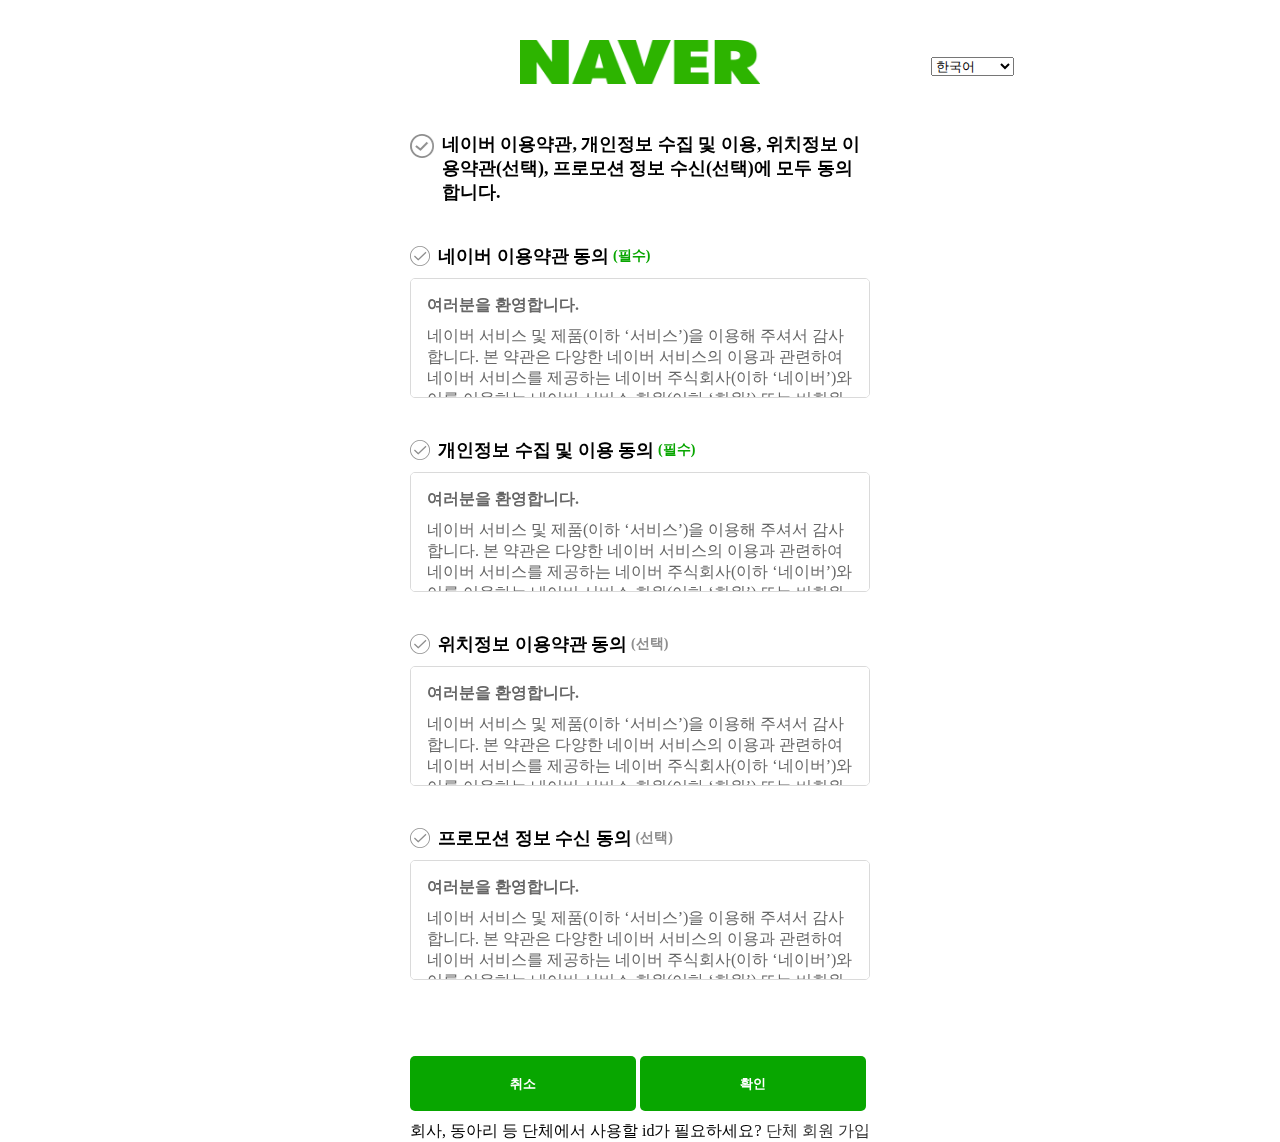
==== commit 2e403515: "login-draft2" ====
--- a/index.html
+++ b/index.html
@@ -616,7 +616,7 @@
               <div class="checkbox-img"></div>
               <p>위치정보 이용약관 동의<span class="text-secondary">(선택)</span></p>
             </label>
-            <div class="term">
+            <div class="terms">
               <p><b>여러분을 환영합니다.</b></p>
             <p>
               네이버 서비스 및 제품(이하 ‘서비스’)을 이용해 주셔서 감사합니다. 본 약관은 다양한 네이버 서비스의 이용과 관련하여 네이버 서비스를 제공하는 네이버 주식회사(이하 ‘네이버’)와 이를
@@ -900,7 +900,7 @@
               <div class="checkbox-img"></div>
               <p>프로모션 정보 수신 동의<span class="text-secondary">(선택)</span></p>
             </label>
-            <div class="term">
+            <div class="terms">
               <p><b>여러분을 환영합니다.</b></p>
             <p>
               네이버 서비스 및 제품(이하 ‘서비스’)을 이용해 주셔서 감사합니다. 본 약관은 다양한 네이버 서비스의 이용과 관련하여 네이버 서비스를 제공하는 네이버 주식회사(이하 ‘네이버’)와 이를
